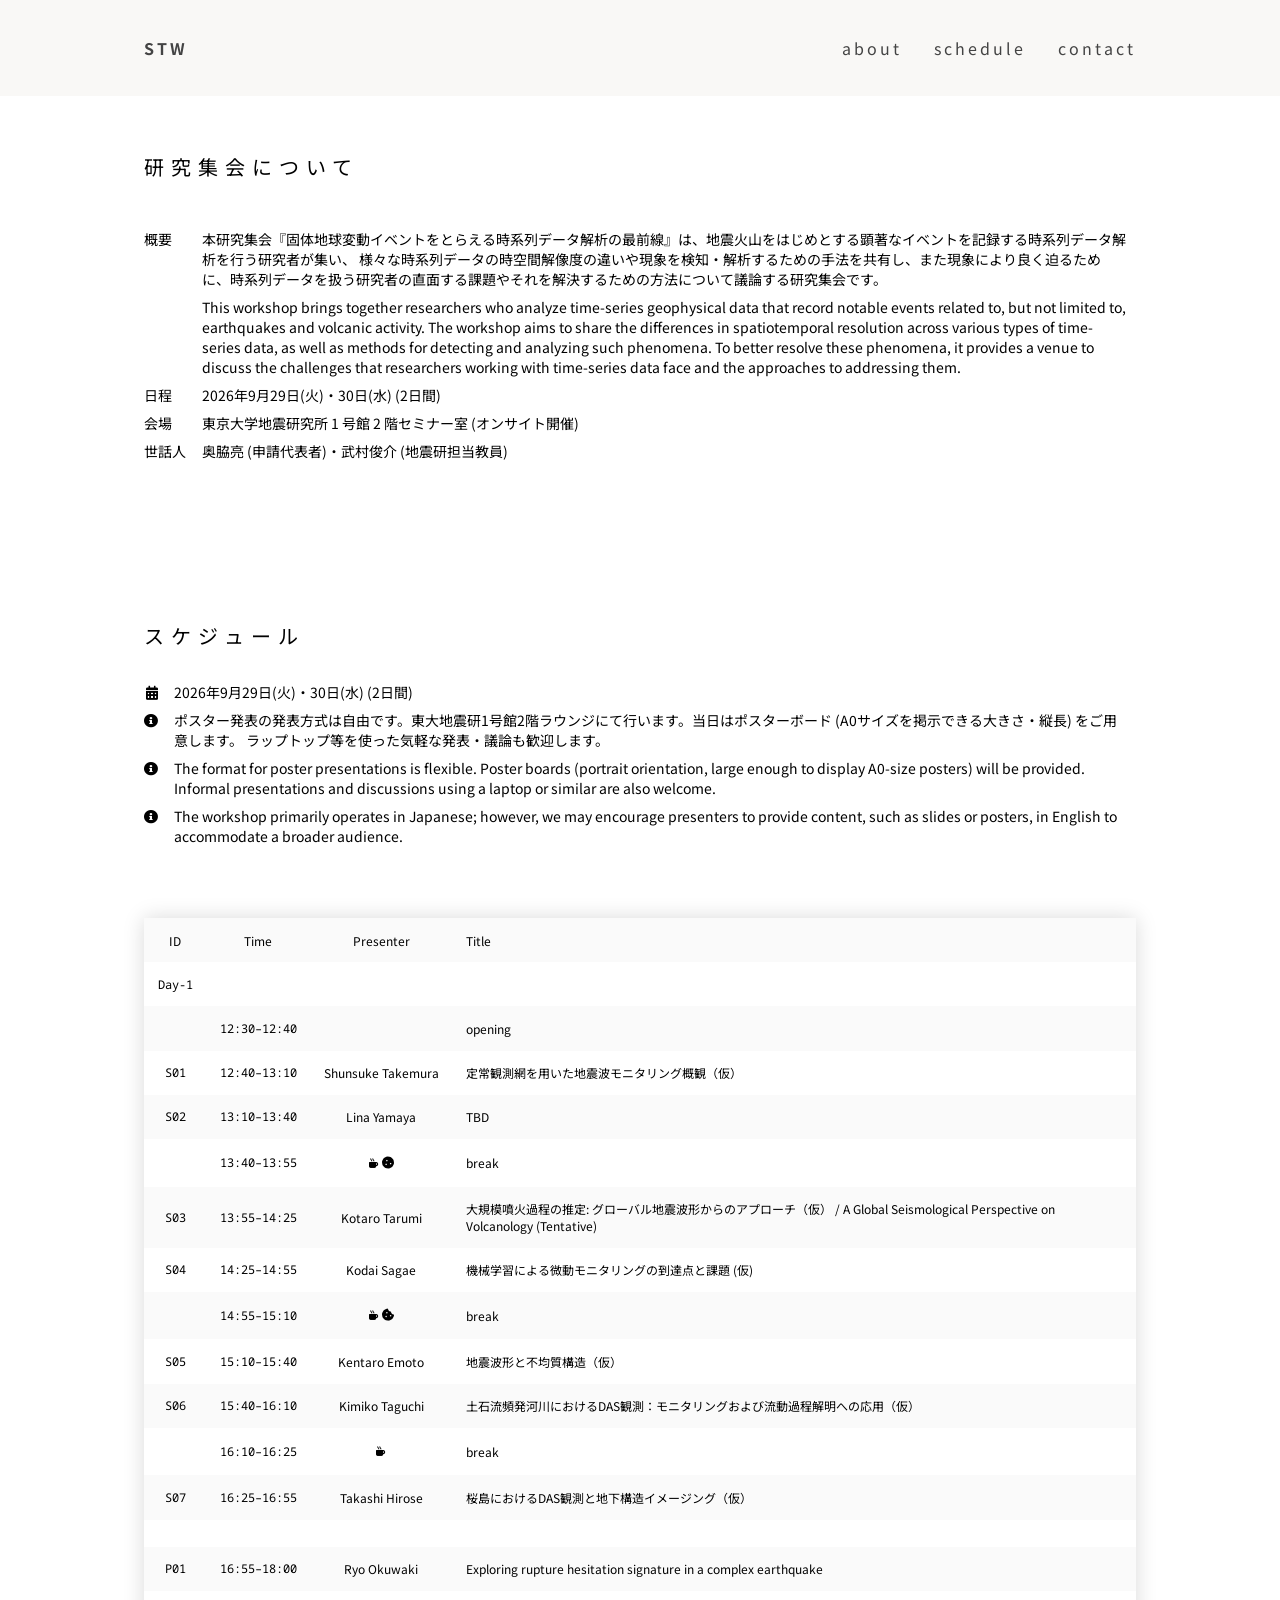
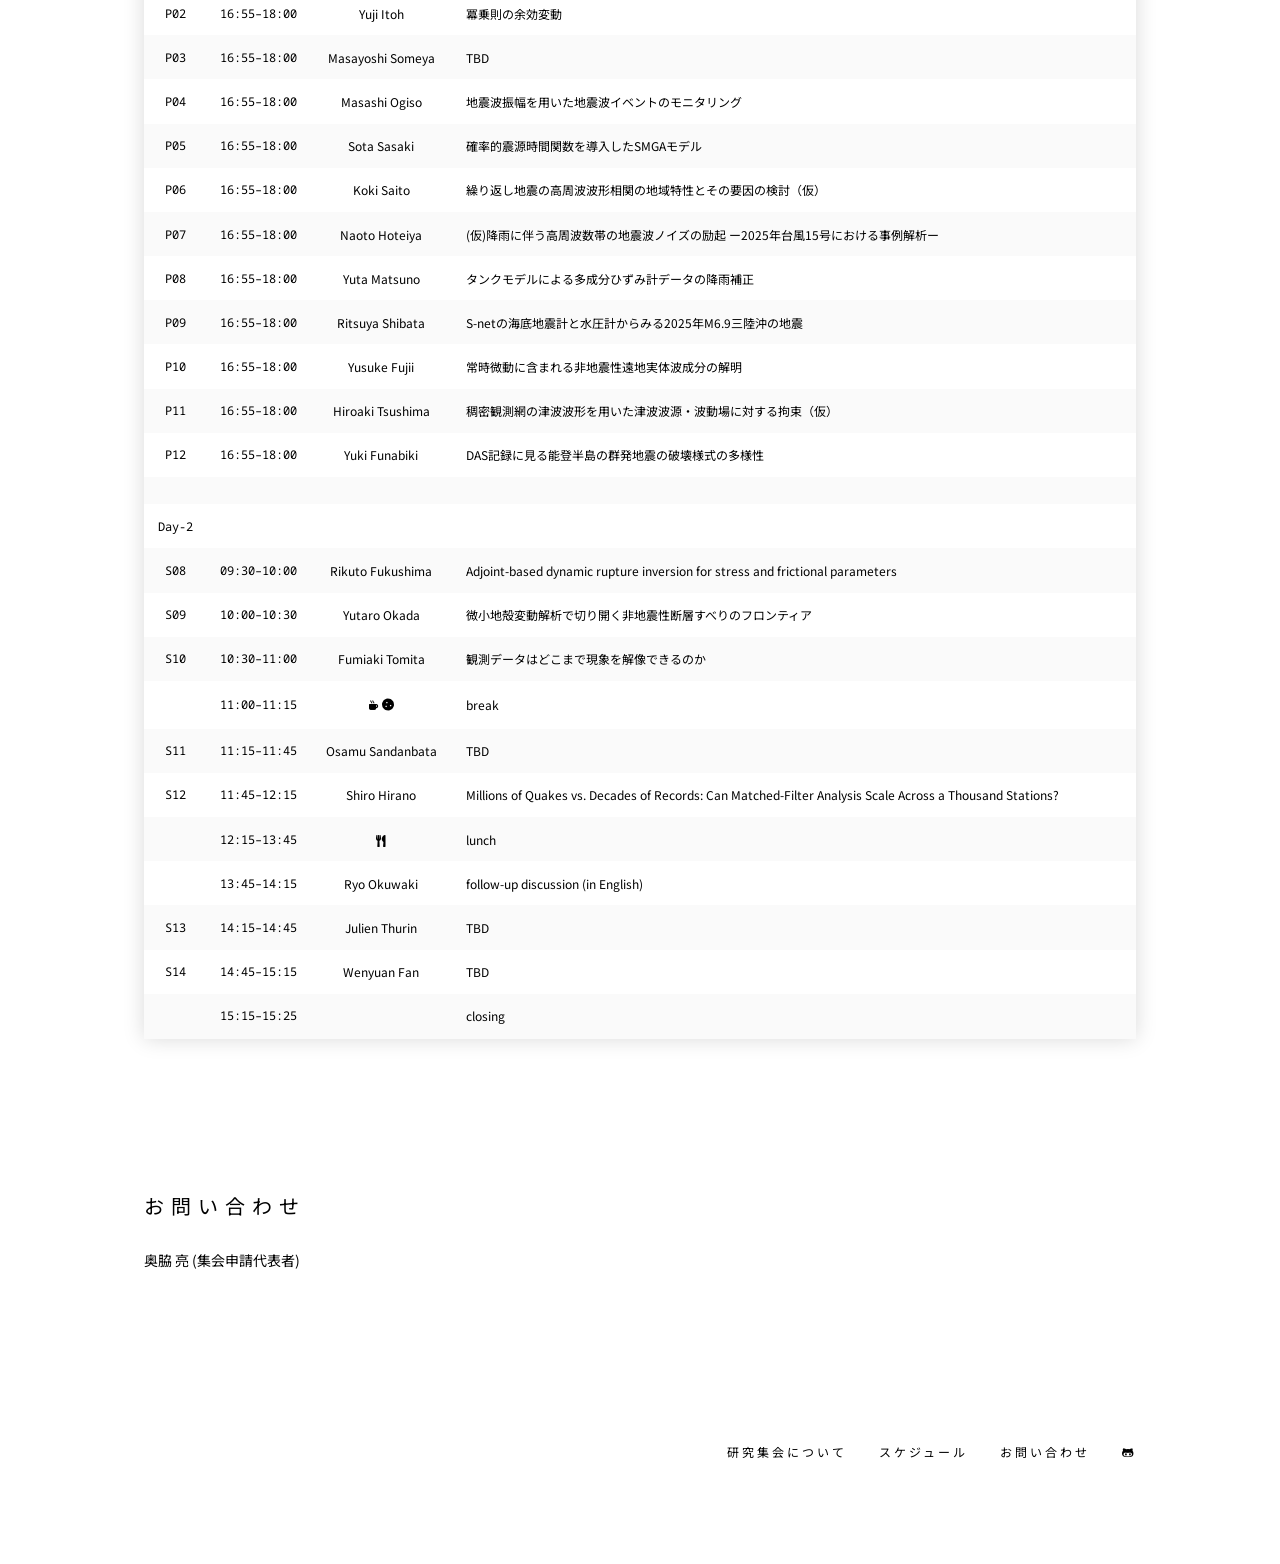
==== docs/index.html @ 7cb0f5ee "update program" ====
<!doctype html>
<html>

<head>
  <meta charset="utf-8">
  <meta http-equiv="X-UA-Compatible" content="IE=edge,chrome=1">
  <meta name="viewport" content="width=device-width, initial-scale=1">
  <title>STW</title>
  <link rel="preconnect" href="https://fonts.googleapis.com">
  <link rel="preconnect" href="https://fonts.gstatic.com" crossorigin>
  <link href="https://fonts.googleapis.com/css2?family=Noto+Sans+JP:wght@400;700&family=Noto+Sans+Mono:wght@400;700&display=swap" rel="stylesheet">
  <link href="https://use.fontawesome.com/releases/v5.15.3/css/all.css" integrity="sha384-SZXxX4whJ79/gErwcOYf+zWLeJdY/qpuqC4cAa9rOGUstPomtqpuNWT9wdPEn2fk" crossorigin="anonymous" rel="stylesheet">
  <link href="./css/style.css" rel="preload" as="style">
  <link href="./css/style.css" rel="stylesheet">
</head>

<body>

  <div class="container">

    <nav id="menu-primary">
      <div id="menu-brand">
        <a href="https://rokuwaki.github.io/STW/">STW</a>
      </div>
      <div class="menu-container">
        <div id="menu-toggle-primary">
          <a class="open-menu-primary" href="#menu-primary"><span><i class="fas fa-bars"></i></span></a>
          <a class="close-menu-primary" href="#"><span><i class="fas fa-times"></i></span></a>
        </div>
        <div class="wrap">
          <ul class="menu-items" id="menu-primary-items">
            <li class="menu-item"><a href="#about">about</a></li>
            <li class="menu-item"><a href="#schedule">schedule</a></li>
            <li class="menu-item"><a href="#contact">contact</a></li>
          </ul>
        </div>
      </div>
    </nav>

    <div class="sub-container">
      <p class="sub-container-title" id="about">研究集会について</p>
      <table class="table organiser-table">
        <tbody>
          <tr>
            <td class="td-left">概要</td>
            <td class="td-any">本研究集会『固体地球変動イベントをとらえる時系列データ解析の最前線』は、地震火山をはじめとする顕著なイベントを記録する時系列データ解析を行う研究者が集い、
              様々な時系列データの時空間解像度の違いや現象を検知・解析するための手法を共有し、また現象により良く迫るために、時系列データを扱う研究者の直面する課題やそれを解決するための方法について議論する研究集会です。</td>
          </tr>
          <tr>
            <td class="td-left"></td>
            <td class="td-any">This workshop brings together researchers who analyze time-series geophysical data
              that record notable events related to, but not limited to, earthquakes and volcanic activity.
              The workshop aims to share the differences in spatiotemporal resolution across various types of time-series data,
              as well as methods for detecting and analyzing such phenomena.
              To better resolve these phenomena, it provides a venue to discuss the challenges that
              researchers working with time-series data face and the approaches to addressing them.</td>
          </tr>
          <tr>
            <td class="td-left">日程</td>
            <td class="td-any">2026年9月29日(火)・30日(水) (2日間)</td>
          </tr>
          <tr>
            <td class="td-left">会場</td>
            <td class="td-any">東京大学地震研究所 1 号館 2 階セミナー室 (オンサイト開催)</td>
          </tr>
          <tr>
            <td class="td-left">世話人</td>
            <td class="td-any">奥脇亮 (申請代表者)・武村俊介 (地震研担当教員)</td>
          </tr>
        </tbody>
      </table>
    </div>

    <div class="sub-container schedule">
      <p class="sub-container-title" id="schedule">スケジュール</p>

      <table class="table">
        <tbody>
          <tr>
            <td class="td-left"><i class="fas fa-calendar-alt"></i></td>
            <td class="td-any">2026年9月29日(火)・30日(水) (2日間)</td>
          </tr>
          <tr>
            <td class="td-left"><i class="fas fa-info-circle"></i></td>
            <td class="td-any">ポスター発表の発表方式は自由です。東大地震研1号館2階ラウンジにて行います。当日はポスターボード (A0サイズを掲示できる大きさ・縦長) をご用意します。
              ラップトップ等を使った気軽な発表・議論も歓迎します。</td>
          </tr>
          <tr>
            <td class="td-left"><i class="fas fa-info-circle"></i></td>
            <td class="td-any">The format for poster presentations is flexible.
              Poster boards (portrait orientation, large enough to display A0-size posters) will be provided.
              Informal presentations and discussions using a laptop or similar are also welcome.</td>
          </tr>
          <tr>
            <td class="td-left"><i class="fas fa-info-circle"></i></td>
            <td class="td-any">The workshop primarily operates in Japanese; however, we may encourage presenters to provide content, such as slides or posters, in English to accommodate a broader audience.<!-- / 発表言語の指定はありませんが、スライドやポスターなどのコンテンツについては、可能でしたら英語にしていただけると幸いです。--></td>
          </tr>
        </tbody>
      </table>

      <table class="styled-table">
        <thead>
          <tr>
            <th class="nowrap">ID</th>
            <th class="nowrap">Time</th>
            <th class="nowrap">Presenter</th>
            <th class="presentation-title">Title</th>
          </tr>
        </thead>
        <tbody>
          <tr>
            <td class="presentation-id nowrap">Day-1</td>
            <td class="presentation-time nowrap"></td>
            <td class="presentation-presenter nowrap"></td>
            <td class="presentation-title"></td>
          </tr>
          <tr>
            <td class="presentation-id nowrap"></td>
            <td class="presentation-time nowrap">12:30–12:40</td>
            <td class="presentation-presenter nowrap"></td>
            <td class="presentation-title">opening</td>
          </tr>
          <tr>
            <td class="presentation-id nowrap">S01</td>
            <td class="presentation-time nowrap">12:40–13:10</td>
            <td class="presentation-presenter nowrap">Shunsuke Takemura</td>
            <td class="presentation-title">定常観測網を用いた地震波モニタリング概観（仮）</td>
          </tr>
          <tr>
            <td class="presentation-id nowrap">S02</td>
            <td class="presentation-time nowrap">13:10–13:40</td>
            <td class="presentation-presenter nowrap">Lina Yamaya</td>
            <td class="presentation-title">TBD</td>
          </tr>
          <tr>
            <td class="presentation-id nowrap"></td>
            <td class="presentation-time nowrap">13:40–13:55</td>
            <td class="presentation-presenter nowrap"><i class="fas fa-mug-hot"></i> <i class="fas fa-cookie"></i></td>
            <td class="presentation-title">break</td>
          </tr>
          <tr>
            <td class="presentation-id nowrap">S03</td>
            <td class="presentation-time nowrap">13:55–14:25</td>
            <td class="presentation-presenter nowrap">Kotaro Tarumi</td>
            <td class="presentation-title">大規模噴火過程の推定: グローバル地震波形からのアプローチ（仮） / A Global Seismological Perspective on Volcanology (Tentative)</td>
          </tr>
          <tr>
            <td class="presentation-id nowrap">S04</td>
            <td class="presentation-time nowrap">14:25–14:55</td>
            <td class="presentation-presenter nowrap">Kodai Sagae</td>
            <td class="presentation-title">機械学習による微動モニタリングの到達点と課題 (仮)</td>
          </tr>
          <tr>
            <td class="presentation-id nowrap"></td>
            <td class="presentation-time nowrap">14:55–15:10</td>
            <td class="presentation-presenter nowrap"><i class="fas fa-mug-hot"></i> <i class="fas fa-cookie-bite"></i></td>
            <td class="presentation-title">break</td>
          </tr>
          <tr>
            <td class="presentation-id nowrap">S05</td>
            <td class="presentation-time nowrap">15:10–15:40</td>
            <td class="presentation-presenter nowrap">Kentaro Emoto</td>
            <td class="presentation-title">地震波形と不均質構造（仮）</td>
          </tr>
          <tr>
            <td class="presentation-id nowrap">S06</td>
            <td class="presentation-time nowrap">15:40–16:10</td>
            <td class="presentation-presenter nowrap">Kimiko Taguchi</td>
            <td class="presentation-title">土石流頻発河川におけるDAS観測：モニタリングおよび流動過程解明への応用（仮）</td>
          </tr>
          <tr>
            <td class="presentation-id nowrap"></td>
            <td class="presentation-time nowrap">16:10–16:25</td>
            <td class="presentation-presenter nowrap"><i class="fas fa-mug-hot"></i></td>
            <td class="presentation-title">break</td>
          </tr>
          <tr>
            <td class="presentation-id nowrap">S07</td>
            <td class="presentation-time nowrap">16:25–16:55</td>
            <td class="presentation-presenter nowrap">Takashi Hirose</td>
            <td class="presentation-title">桜島におけるDAS観測と地下構造イメージング（仮）</td>
          </tr>
          <tr>
            <td class="presentation-id nowrap"> </td>
            <td class="presentation-time nowrap"> </td>
            <td class="presentation-presenter nowrap"> </td>
            <td class="presentation-title"> </td>
          </tr>
          <tr>
            <td class="presentation-id nowrap">P01</td>
            <td class="presentation-time nowrap">16:55–18:00</td>
            <td class="presentation-presenter nowrap">Ryo Okuwaki</td>
            <td class="presentation-title">Exploring rupture hesitation signature in a complex earthquake</td>
          </tr>
          <tr>
            <td class="presentation-id nowrap">P02</td>
            <td class="presentation-time nowrap">16:55–18:00</td>
            <td class="presentation-presenter nowrap">Yuji Itoh</td>
            <td class="presentation-title">冪乗則の余効変動</td>
          </tr>
          <tr>
            <td class="presentation-id nowrap">P03</td>
            <td class="presentation-time nowrap">16:55–18:00</td>
            <td class="presentation-presenter nowrap">Masayoshi Someya</td>
            <td class="presentation-title">TBD</td>
          </tr>
          <tr>
            <td class="presentation-id nowrap">P04</td>
            <td class="presentation-time nowrap">16:55–18:00</td>
            <td class="presentation-presenter nowrap">Masashi Ogiso</td>
            <td class="presentation-title">地震波振幅を用いた地震波イベントのモニタリング</td>
          </tr>
          <tr>
            <td class="presentation-id nowrap">P05</td>
            <td class="presentation-time nowrap">16:55–18:00</td>
            <td class="presentation-presenter nowrap">Sota Sasaki</td>
            <td class="presentation-title">確率的震源時間関数を導入したSMGAモデル</td>
          </tr>
          <tr>
            <td class="presentation-id nowrap">P06</td>
            <td class="presentation-time nowrap">16:55–18:00</td>
            <td class="presentation-presenter nowrap">Koki Saito</td>
            <td class="presentation-title">繰り返し地震の高周波波形相関の地域特性とその要因の検討（仮）</td>
          </tr>
          <tr>
            <td class="presentation-id nowrap">P07</td>
            <td class="presentation-time nowrap">16:55–18:00</td>
            <td class="presentation-presenter nowrap">Naoto Hoteiya</td>
            <td class="presentation-title">(仮)降雨に伴う高周波数帯の地震波ノイズの励起 ー2025年台風15号における事例解析ー</td>
          </tr>
          <tr>
            <td class="presentation-id nowrap">P08</td>
            <td class="presentation-time nowrap">16:55–18:00</td>
            <td class="presentation-presenter nowrap">Yuta Matsuno</td>
            <td class="presentation-title">タンクモデルによる多成分ひずみ計データの降雨補正</td>
          </tr>
          <tr>
            <td class="presentation-id nowrap">P09</td>
            <td class="presentation-time nowrap">16:55–18:00</td>
            <td class="presentation-presenter nowrap">Ritsuya Shibata</td>
            <td class="presentation-title">S-netの海底地震計と水圧計からみる2025年M6.9三陸沖の地震</td>
          </tr>
          <tr>
            <td class="presentation-id nowrap">P10</td>
            <td class="presentation-time nowrap">16:55–18:00</td>
            <td class="presentation-presenter nowrap">Yusuke Fujii</td>
            <td class="presentation-title">常時微動に含まれる非地震性遠地実体波成分の解明</td>
          </tr>
          <tr>
            <td class="presentation-id nowrap">P11</td>
            <td class="presentation-time nowrap">16:55–18:00</td>
            <td class="presentation-presenter nowrap">Hiroaki Tsushima</td>
            <td class="presentation-title">稠密観測網の津波波形を用いた津波波源・波動場に対する拘束（仮）</td>
          </tr>
          <tr>
            <td class="presentation-id nowrap">P12</td>
            <td class="presentation-time nowrap">16:55–18:00</td>
            <td class="presentation-presenter nowrap">Yuki Funabiki</td>
            <td class="presentation-title">DAS記録に見る能登半島の群発地震の破壊様式の多様性</td>
          </tr>
          <tr>
            <td class="presentation-id nowrap"> </td>
            <td class="presentation-time nowrap"> </td>
            <td class="presentation-presenter nowrap"> </td>
            <td class="presentation-title"> </td>
          </tr>
          <tr>
            <td class="presentation-id nowrap">Day-2</td>
            <td class="presentation-time nowrap"> </td>
            <td class="presentation-presenter nowrap"> </td>
            <td class="presentation-title"> </td>
          </tr>
          <tr>
            <td class="presentation-id nowrap">S08</td>
            <td class="presentation-time nowrap">09:30–10:00</td>
            <td class="presentation-presenter nowrap">Rikuto Fukushima</td>
            <td class="presentation-title">Adjoint-based dynamic rupture inversion for stress and frictional parameters</td>
          </tr>
          <tr>
            <td class="presentation-id nowrap">S09</td>
            <td class="presentation-time nowrap">10:00–10:30</td>
            <td class="presentation-presenter nowrap">Yutaro Okada</td>
            <td class="presentation-title">微小地殻変動解析で切り開く非地震性断層すべりのフロンティア</td>
          </tr>
          <tr>
            <td class="presentation-id nowrap">S10</td>
            <td class="presentation-time nowrap">10:30–11:00</td>
            <td class="presentation-presenter nowrap">Fumiaki Tomita</td>
            <td class="presentation-title">観測データはどこまで現象を解像できるのか</td>
          </tr>
          <tr>
            <td class="presentation-id nowrap"></td>
            <td class="presentation-time nowrap">11:00–11:15</td>
            <td class="presentation-presenter nowrap"><i class="fas fa-mug-hot"></i> <i class="fas fa-cookie"></i></td>
            <td class="presentation-title">break</td>
          </tr>
          <tr>
            <td class="presentation-id nowrap">S11</td>
            <td class="presentation-time nowrap">11:15–11:45</td>
            <td class="presentation-presenter nowrap">Osamu Sandanbata</td>
            <td class="presentation-title">TBD</td>
          </tr>
          <tr>
            <td class="presentation-id nowrap">S12</td>
            <td class="presentation-time nowrap">11:45–12:15</td>
            <td class="presentation-presenter nowrap">Shiro Hirano</td>
            <td class="presentation-title">Millions of Quakes vs. Decades of Records: Can Matched-Filter Analysis Scale Across a Thousand Stations?</td>
          </tr>
          <tr>
            <td class="presentation-id nowrap"></td>
            <td class="presentation-time nowrap">12:15–13:45</td>
            <td class="presentation-presenter nowrap"><i class="fas fa-utensils"></i></td>
            <td class="presentation-title">lunch</td>
          </tr>
          <tr>
            <td class="presentation-id nowrap"></td>
            <td class="presentation-time nowrap">13:45–14:15</td>
            <td class="presentation-presenter nowrap">Ryo Okuwaki</td>
            <td class="presentation-title">follow-up discussion (in English)</td>
          </tr>
          <tr>
            <td class="presentation-id nowrap">S13</td>
            <td class="presentation-time nowrap">14:15–14:45</td>
            <td class="presentation-presenter nowrap">Julien Thurin</td>
            <td class="presentation-title">TBD</td>
          </tr>
          <tr>
            <td class="presentation-id nowrap">S14</td>
            <td class="presentation-time nowrap">14:45–15:15</td>
            <td class="presentation-presenter nowrap">Wenyuan Fan</td>
            <td class="presentation-title">TBD</td>
          </tr>
          <tr>
            <td class="presentation-id nowrap"></td>
            <td class="presentation-time nowrap">15:15–15:25</td>
            <td class="presentation-presenter nowrap"></td>
            <td class="presentation-title">closing</td>
          </tr>

        </tbody>
      </table>
    </div>

    <div class="sub-container">
      <p class="sub-container-title" id="contact">お問い合わせ</p>
      <p><a href="https://www.geol.tsukuba.ac.jp/~rokuwaki/">奥脇 亮 (集会申請代表者)</a></p>
    </div>

    <div class="sub-container footer">
      <nav id="menu-primary">
        <div id="menu-brand">
          <a href="#"></a>
        </div>
        <div class="menu-container">
          <div class="wrap">
            <ul class="menu-items" id="menu-primary-items">
              <li class="menu-item"><a href="#about">研究集会について</a></li>
              <li class="menu-item"><a href="#schedule">スケジュール</a></li>
              <li class="menu-item"><a href="#contact">お問い合わせ</a></li>
              <li class="menu-item github"><a href="https://github.com/rokuwaki/STW"><i class="fab fa-github-alt"></i></a></li>
            </ul>
          </div>
        </div>
      </nav>
    </div>

  </div>

</body>

</html>
---- docs/css/style.css ----
body {
  margin: 0;
  font-family: 'Noto Sans JP', sans-serif;
  font-weight: 400;
  -webkit-text-size-adjust: 100%;
  -ms-text-size-adjust: 100%;
  color: #000;
  background-color: #fff;
  font-size: 14px;
}

a:link, a:visited,
.footer #menu-primary a:link,
.footer #menu-primary a:visited {
  text-decoration: none;
  color: #000;
}

a:hover, a:active,
.footer #menu-primary a:hover,
.footer #menu-primary a:active {
  color: #777;
}

p {
  text-align: justify;
  text-justify: inter-ideograph;
}

rt {
  text-align: center;
  font-size: 75%;
}

.mono, .presentation-id, .presentation-time {
  font-family: 'Noto Sans Mono';
}

.cover {
  width: 100%;
  min-height: calc(80vh - 4rem);
  display: flex;
  justify-content: center;
  flex-direction: column;
  background: rgba(240, 238, 233, 0.4);
  font-family: 'Futura', 'Noto Sans JP', sans-serif;
}

.cover-contents {
  width: auto;
  margin: 0 auto;
  text-align: left;
  padding: 0 2rem 4rem 2rem;
}

.cover-title {
  font-weight: bold;
  color: #dd7688;
  letter-spacing: 5px;
  font-size: 48px;
}

.cover-date {
  letter-spacing: 5px;
  color:#444;
  line-height: 2rem;
  text-align: center;
  padding: 0 0.5rem 0 0.5rem;
}

.acknowledgments-box {
  width: 100%;
  margin: 0 auto 3rem auto;
  display: flex;
  justify-content: center;
  align-items: center;
  font-size: 12px;
  text-align: center;
  min-height: calc(20vh - 2rem);
}

.acknowledgments {
  width: auto;
  margin: 2rem 2rem 2rem 2rem;
}

.sub-container {
  padding: 2rem;
  position: relative;
  max-width: 992px;
  height: 100%;
  margin: 0rem auto 4rem auto;
}

.sub-container-title {
  display: inline-block;
  width: auto;
  letter-spacing: 7px;
  font-size: 20px;
  padding: 1.5rem 0 1rem 0;
  margin: 0 0 0rem 0;
}

.fa-map-marker-alt,
.fa-calendar-alt,
.fa-file-pdf {
  padding-left: 0.12rem;
}

.fa-bullhorn {
  padding-right: 0.3rem;
}

.fa-envelope {
  vertical-align: -1px;
  padding-right: 0.2rem;
}

.fa-mug-hot {
  font-size: 80%;
  padding-bottom: 0.3rem;
}

table.table {
  border-collapse: collapse;
  margin-top: 1rem;
}

table.table td {
  text-align: left;
  vertical-align: top;
  padding: 0 0.5rem 0.5rem 0;
}

table.table td.td-left {
  white-space: nowrap;
}

table.table td.td-any {
  padding-left: 0.5rem;
}

table.table td.td-organiser-name,
table.table td.td-organiser-role {
  text-align: center;
}

table.table td.td-note-pale {
  font-size: 12px;
}

table.styled-table {
  width: 100%;
  border-collapse: collapse;
  margin: 4rem 0 0 0;
  padding: 0;
  max-width: 100%;
  box-shadow: 0 0 20px rgba(0, 0, 0, 0.15);
  font-size: 12px;
}

.styled-table thead tr {
  background-color: #fafafa;
  text-align: left;
}

.styled-table thead th {
  font-weight: normal;
}

.styled-table th,
.styled-table td {
  padding: 0.85rem;
}

.styled-table tbody tr:nth-of-type(even) {
  background-color: #fafafa;
}

.styled-table tbody tr:last-of-type {
  border-bottom: thin solid #fafafa;
}

.styled-table td.nowrap,
.styled-table th.nowrap {
  white-space: nowrap;
  text-align: center;
}

table.organiser-table {
  margin-top: 2rem;
}

tbody tr.row-sep {
  border-top: 1px solid #f1f1f1;
}

#menu-primary {
  letter-spacing: 3px;
  background-color: rgba(240, 238, 233, 0.4);
  padding: 2rem 0 2rem max(2rem, calc(50vw - 496px));  /* ← 変更 */
  margin: 0;
  color: #fff;
  line-height: 2rem;
  font-family: 'Futura', 'Noto Sans JP', sans-serif;
  font-size: 16px;
}

#menu-toggle-primary {
  display: none;
}

#menu-primary a:link,
#menu-primary a:visited {
  color: #444;
}

#menu-primary a:hover,
#menu-primary a:active {
  color: #777;
}

ul.menu-items {
  display: flex;
  list-style: none;
  padding: 0;
  margin: 0 max(2rem, calc(50vw - 496px)) 0 0;  /* ← 変更 */
  justify-content: flex-end;
}

li.menu-item {
  float: left;
  padding-left: 2rem;
}

#menu-brand {
  font-weight: bold;
  float: left;
}

.footer #menu-primary {
  padding: 1.5rem 0 0 0;
  background: none;
  color: #000;
  font-size: 12px;
}

.footer ul.menu-items {
  margin: 0;
}

.footer #menu-brand {
  font-weight: normal;
}

/* middle screen, where the cover title collapses */
@media only screen and (max-width: 1043px) {
  .cover-date {
    text-align: left;
  }

  .acknowledgments-box {
    justify-content: left;
    align-items: center;
  }
}

/* mobile screen (small screen), where the menu toggle appears */
@media only screen and (max-width: 850px) {
  .cover {
    width: 100%;
    min-height: calc(50vh - 4rem);
  }

  #menu-primary,
  #menu-primary:target #menu-primary-items,
  #menu-primary:target #menu-toggle-primary a.close-menu-primary,
  .footer #menu-primary-items {
    display: block;
  }

  #menu-brand {
    float: none;
  }

  li.menu-item {
    float: none;
    padding: 0;
  }

  .footer ul.menu-items,
  .footer #menu-brand {
    width: 100%;
    margin: 0 auto;
    display: flex;
    justify-content: center;
    align-items: center;
    text-align: center;
  }

  .footer li.menu-item {
    padding: 0;
  }

  #menu-primary-items,
  #menu-toggle-primary a.close-menu-primary,
  #menu-primary:target #menu-toggle-primary a.open-menu-primary {
    display: none;
  }

  #menu-toggle-primary {
    display: block;
    position: absolute;
    right: 25px;
    top: 31px;
  }

  .menu-item.github {
    display: none;
  }
}

/* very small mobile screen */
@media only screen and (max-width: 425px) {
  .cover-title {
    font-size: 36px;
  }

  th.presentation-title,
  td.presentation-title {
    display: none;
  }

  .sub-container-title {
    text-align: center;
    margin: 0 auto 0 auto;
    width: 100%;
  }

  .cover-title {
    text-align: center;
  }

  .cover-date {
    text-align: center;
    font-size: 12px;
  }
}
---- docs/css/style.css ----
body {
  margin: 0;
  font-family: 'Noto Sans JP', sans-serif;
  font-weight: 400;
  -webkit-text-size-adjust: 100%;
  -ms-text-size-adjust: 100%;
  color: #000;
  background-color: #fff;
  font-size: 14px;
}

a:link, a:visited,
.footer #menu-primary a:link,
.footer #menu-primary a:visited {
  text-decoration: none;
  color: #000;
}

a:hover, a:active,
.footer #menu-primary a:hover,
.footer #menu-primary a:active {
  color: #777;
}

p {
  text-align: justify;
  text-justify: inter-ideograph;
}

rt {
  text-align: center;
  font-size: 75%;
}

.mono, .presentation-id, .presentation-time {
  font-family: 'Noto Sans Mono';
}

.cover {
  width: 100%;
  min-height: calc(80vh - 4rem);
  display: flex;
  justify-content: center;
  flex-direction: column;
  background: rgba(240, 238, 233, 0.4);
  font-family: 'Futura', 'Noto Sans JP', sans-serif;
}

.cover-contents {
  width: auto;
  margin: 0 auto;
  text-align: left;
  padding: 0 2rem 4rem 2rem;
}

.cover-title {
  font-weight: bold;
  color: #dd7688;
  letter-spacing: 5px;
  font-size: 48px;
}

.cover-date {
  letter-spacing: 5px;
  color:#444;
  line-height: 2rem;
  text-align: center;
  padding: 0 0.5rem 0 0.5rem;
}

.acknowledgments-box {
  width: 100%;
  margin: 0 auto 3rem auto;
  display: flex;
  justify-content: center;
  align-items: center;
  font-size: 12px;
  text-align: center;
  min-height: calc(20vh - 2rem);
}

.acknowledgments {
  width: auto;
  margin: 2rem 2rem 2rem 2rem;
}

.sub-container {
  padding: 2rem;
  position: relative;
  max-width: 992px;
  height: 100%;
  margin: 0rem auto 4rem auto;
}

.sub-container-title {
  display: inline-block;
  width: auto;
  letter-spacing: 7px;
  font-size: 20px;
  padding: 1.5rem 0 1rem 0;
  margin: 0 0 0rem 0;
}

.fa-map-marker-alt,
.fa-calendar-alt,
.fa-file-pdf {
  padding-left: 0.12rem;
}

.fa-bullhorn {
  padding-right: 0.3rem;
}

.fa-envelope {
  vertical-align: -1px;
  padding-right: 0.2rem;
}

.fa-mug-hot {
  font-size: 80%;
  padding-bottom: 0.3rem;
}

table.table {
  border-collapse: collapse;
  margin-top: 1rem;
}

table.table td {
  text-align: left;
  vertical-align: top;
  padding: 0 0.5rem 0.5rem 0;
}

table.table td.td-left {
  white-space: nowrap;
}

table.table td.td-any {
  padding-left: 0.5rem;
}

table.table td.td-organiser-name,
table.table td.td-organiser-role {
  text-align: center;
}

table.table td.td-note-pale {
  font-size: 12px;
}

table.styled-table {
  width: 100%;
  border-collapse: collapse;
  margin: 4rem 0 0 0;
  padding: 0;
  max-width: 100%;
  box-shadow: 0 0 20px rgba(0, 0, 0, 0.15);
  font-size: 12px;
}

.styled-table thead tr {
  background-color: #fafafa;
  text-align: left;
}

.styled-table thead th {
  font-weight: normal;
}

.styled-table th,
.styled-table td {
  padding: 0.85rem;
}

.styled-table tbody tr:nth-of-type(even) {
  background-color: #fafafa;
}

.styled-table tbody tr:last-of-type {
  border-bottom: thin solid #fafafa;
}

.styled-table td.nowrap,
.styled-table th.nowrap {
  white-space: nowrap;
  text-align: center;
}

table.organiser-table {
  margin-top: 2rem;
}

tbody tr.row-sep {
  border-top: 1px solid #f1f1f1;
}

#menu-primary {
  letter-spacing: 3px;
  background-color: rgba(240, 238, 233, 0.4);
  padding: 2rem 0 2rem max(2rem, calc(50vw - 496px));  /* ← 変更 */
  margin: 0;
  color: #fff;
  line-height: 2rem;
  font-family: 'Futura', 'Noto Sans JP', sans-serif;
  font-size: 16px;
}

#menu-toggle-primary {
  display: none;
}

#menu-primary a:link,
#menu-primary a:visited {
  color: #444;
}

#menu-primary a:hover,
#menu-primary a:active {
  color: #777;
}

ul.menu-items {
  display: flex;
  list-style: none;
  padding: 0;
  margin: 0 max(2rem, calc(50vw - 496px)) 0 0;  /* ← 変更 */
  justify-content: flex-end;
}

li.menu-item {
  float: left;
  padding-left: 2rem;
}

#menu-brand {
  font-weight: bold;
  float: left;
}

.footer #menu-primary {
  padding: 1.5rem 0 0 0;
  background: none;
  color: #000;
  font-size: 12px;
}

.footer ul.menu-items {
  margin: 0;
}

.footer #menu-brand {
  font-weight: normal;
}

/* middle screen, where the cover title collapses */
@media only screen and (max-width: 1043px) {
  .cover-date {
    text-align: left;
  }

  .acknowledgments-box {
    justify-content: left;
    align-items: center;
  }
}

/* mobile screen (small screen), where the menu toggle appears */
@media only screen and (max-width: 850px) {
  .cover {
    width: 100%;
    min-height: calc(50vh - 4rem);
  }

  #menu-primary,
  #menu-primary:target #menu-primary-items,
  #menu-primary:target #menu-toggle-primary a.close-menu-primary,
  .footer #menu-primary-items {
    display: block;
  }

  #menu-brand {
    float: none;
  }

  li.menu-item {
    float: none;
    padding: 0;
  }

  .footer ul.menu-items,
  .footer #menu-brand {
    width: 100%;
    margin: 0 auto;
    display: flex;
    justify-content: center;
    align-items: center;
    text-align: center;
  }

  .footer li.menu-item {
    padding: 0;
  }

  #menu-primary-items,
  #menu-toggle-primary a.close-menu-primary,
  #menu-primary:target #menu-toggle-primary a.open-menu-primary {
    display: none;
  }

  #menu-toggle-primary {
    display: block;
    position: absolute;
    right: 25px;
    top: 31px;
  }

  .menu-item.github {
    display: none;
  }
}

/* very small mobile screen */
@media only screen and (max-width: 425px) {
  .cover-title {
    font-size: 36px;
  }

  th.presentation-title,
  td.presentation-title {
    display: none;
  }

  .sub-container-title {
    text-align: center;
    margin: 0 auto 0 auto;
    width: 100%;
  }

  .cover-title {
    text-align: center;
  }

  .cover-date {
    text-align: center;
    font-size: 12px;
  }
}
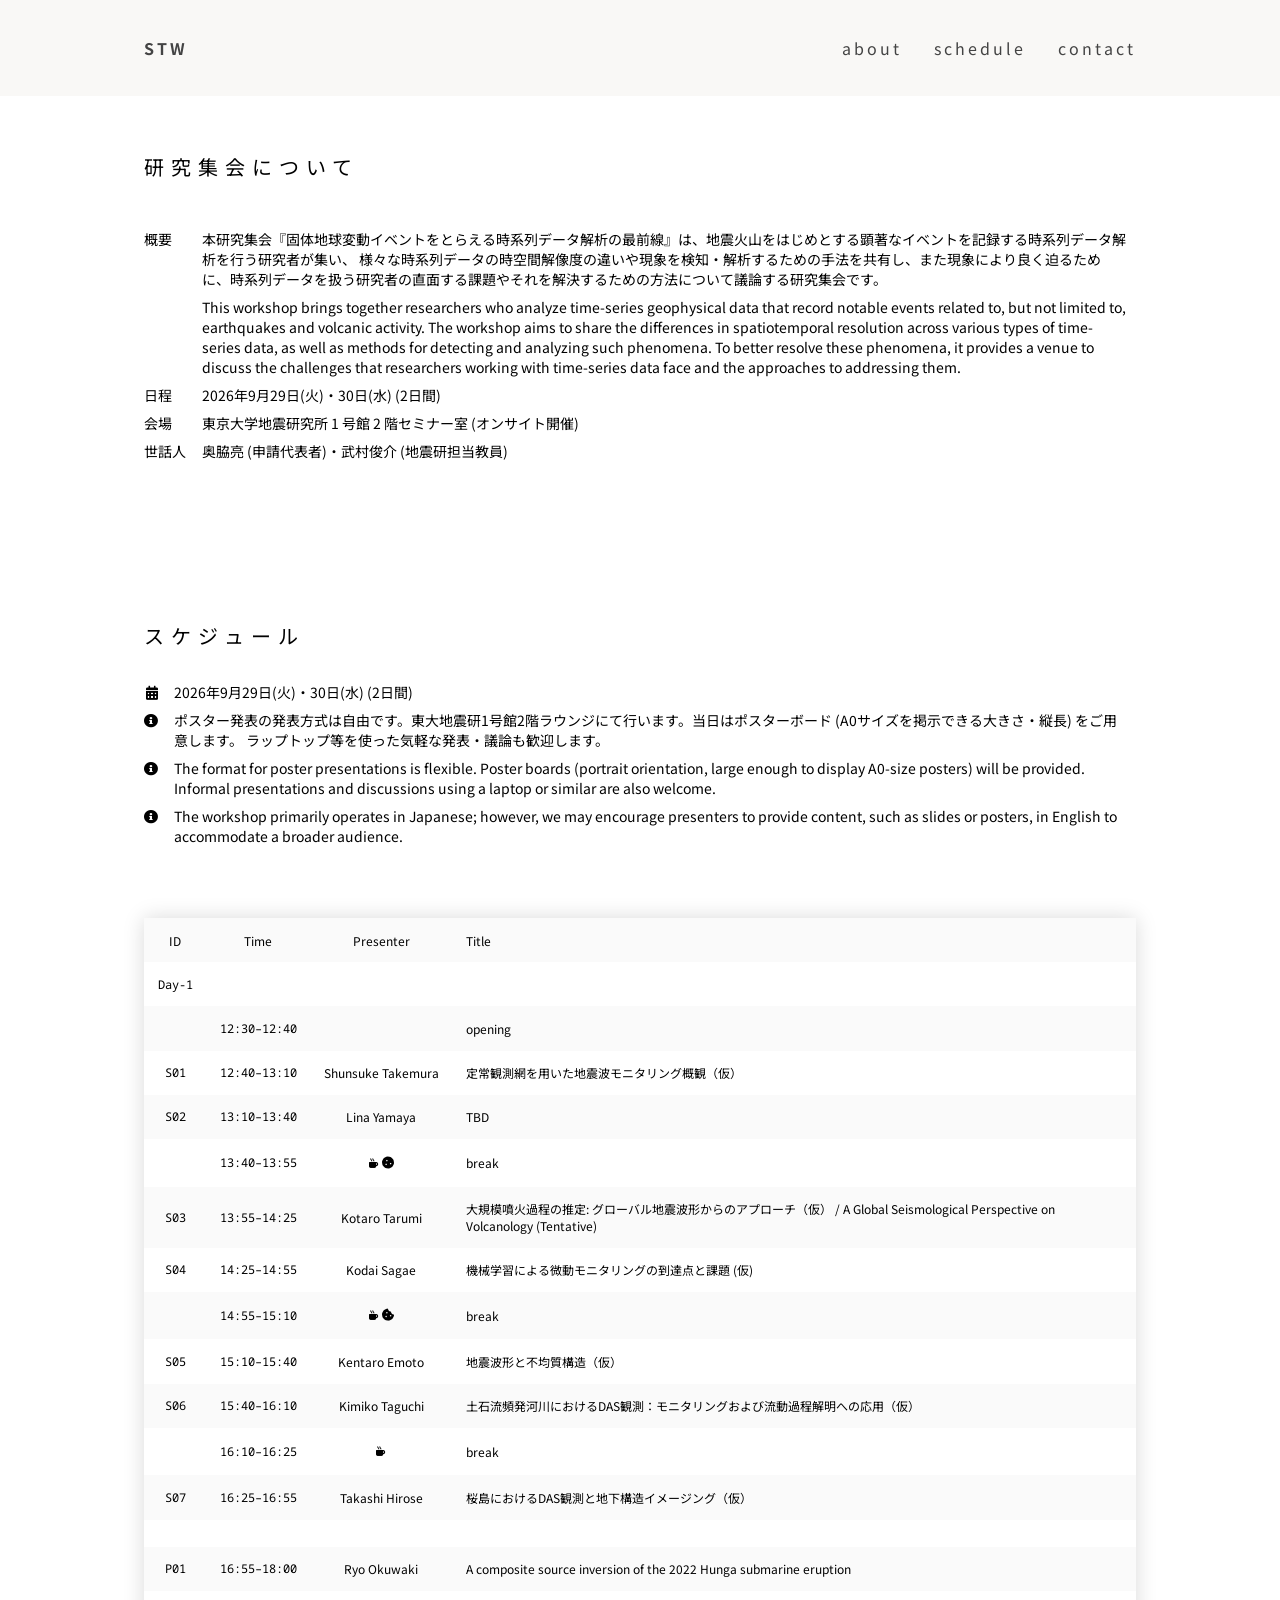
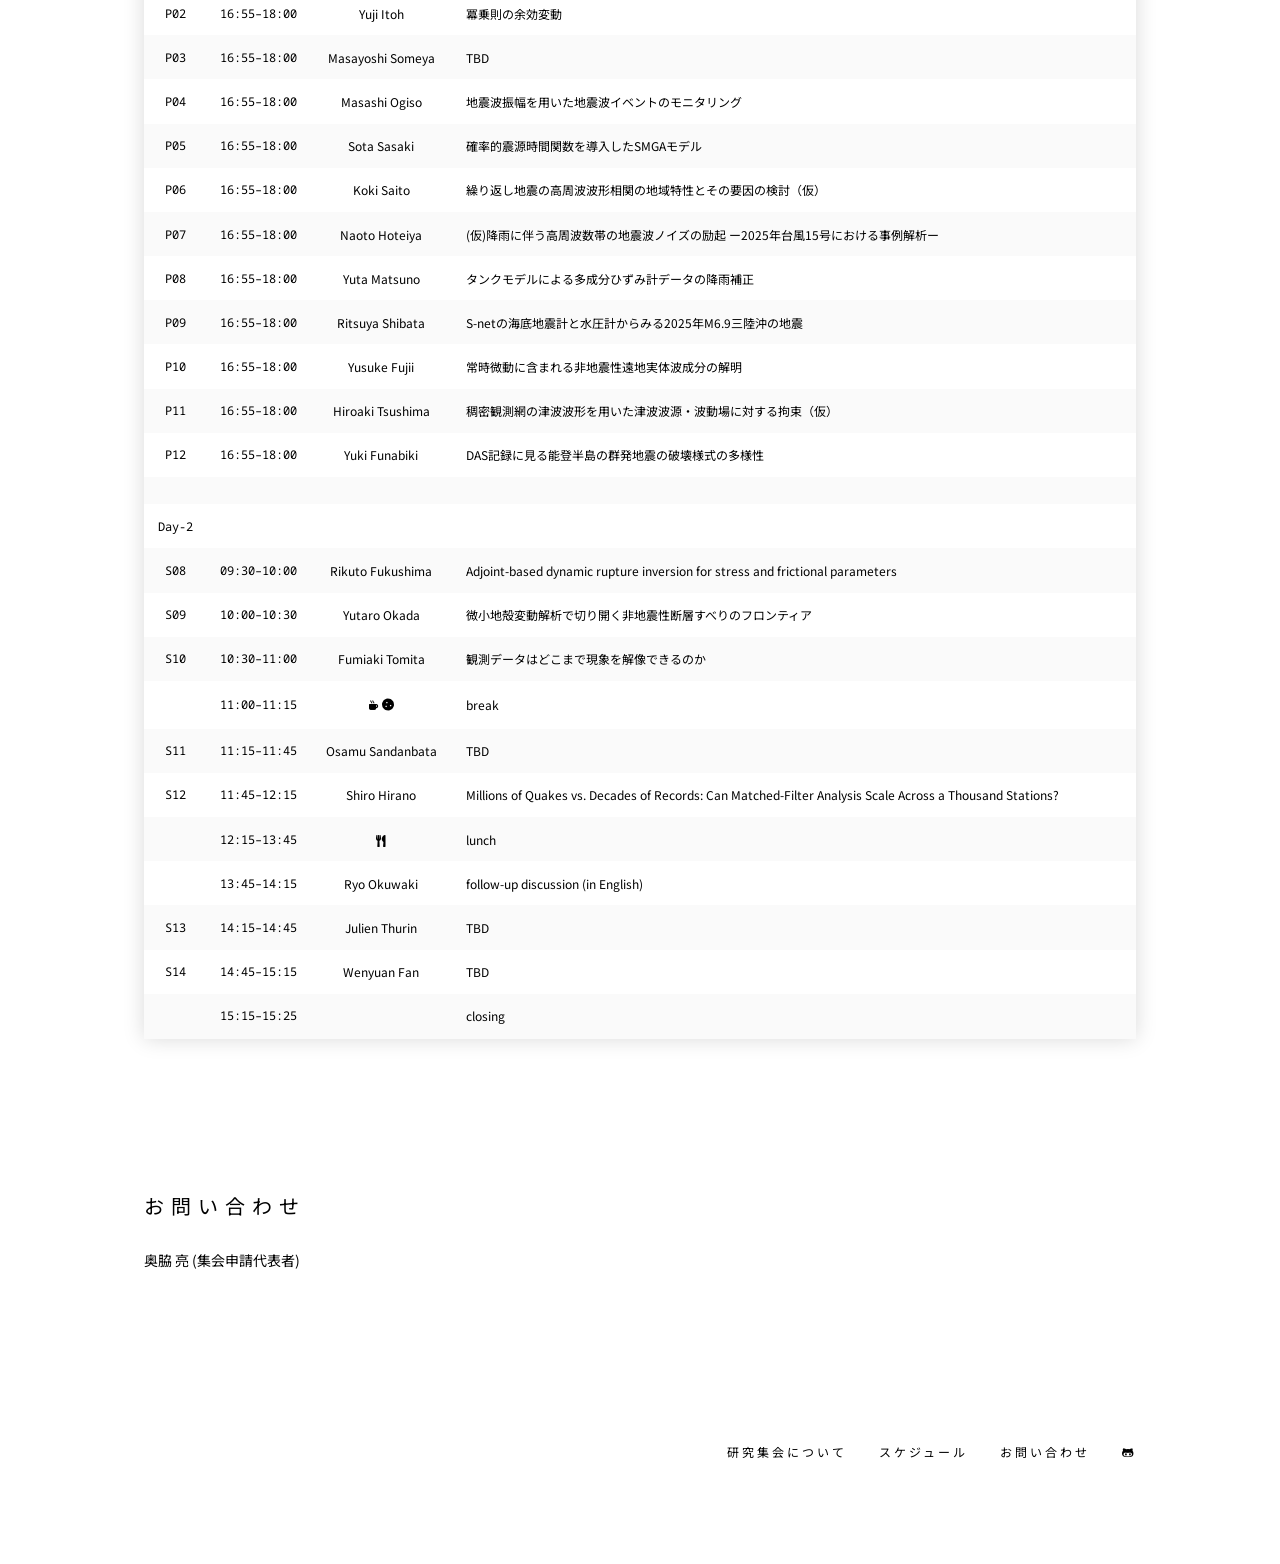
==== commit b6a3f2c2: "update program" ====
--- a/docs/index.html
+++ b/docs/index.html
@@ -190,7 +190,7 @@
             <td class="presentation-id nowrap">P01</td>
             <td class="presentation-time nowrap">16:55–18:00</td>
             <td class="presentation-presenter nowrap">Ryo Okuwaki</td>
-            <td class="presentation-title">Exploring rupture hesitation signature in a complex earthquake</td>
+            <td class="presentation-title">A composite source inversion of the 2022 Hunga submarine eruption</td>
           </tr>
           <tr>
             <td class="presentation-id nowrap">P02</td>
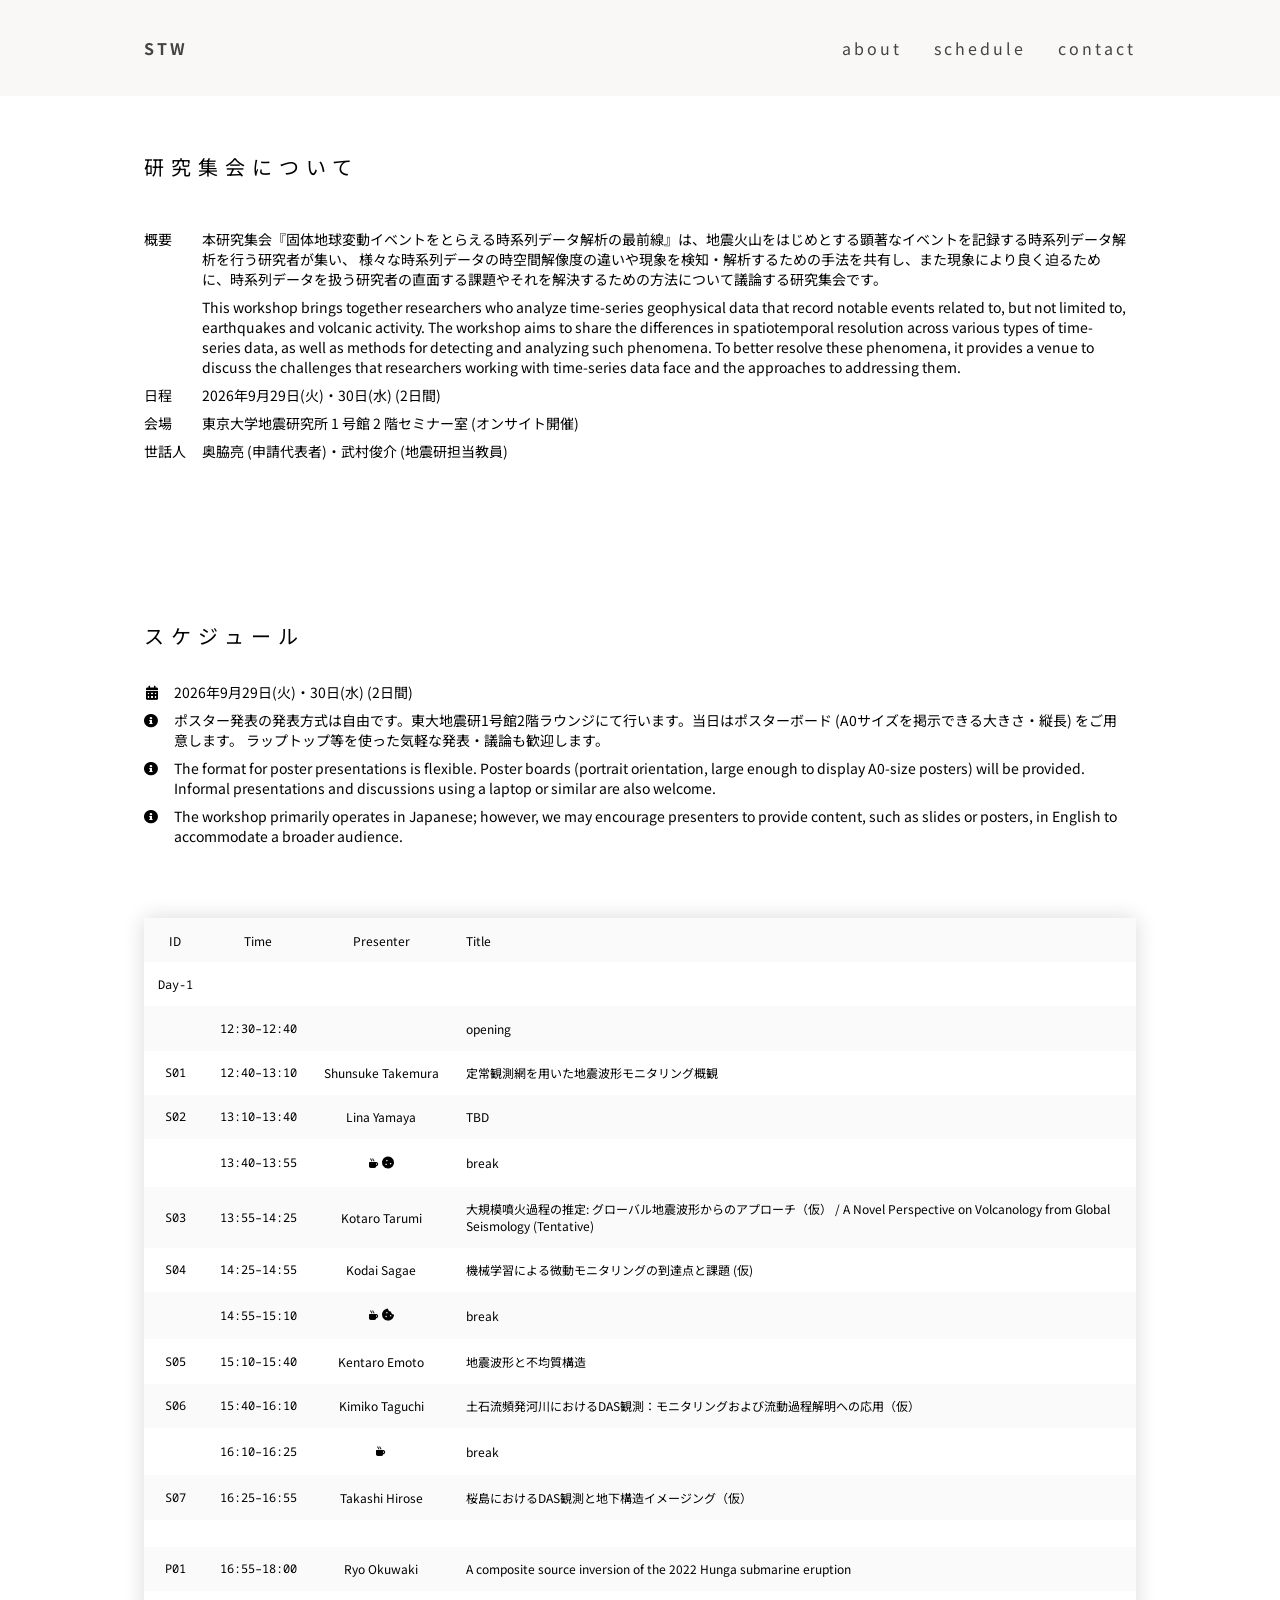
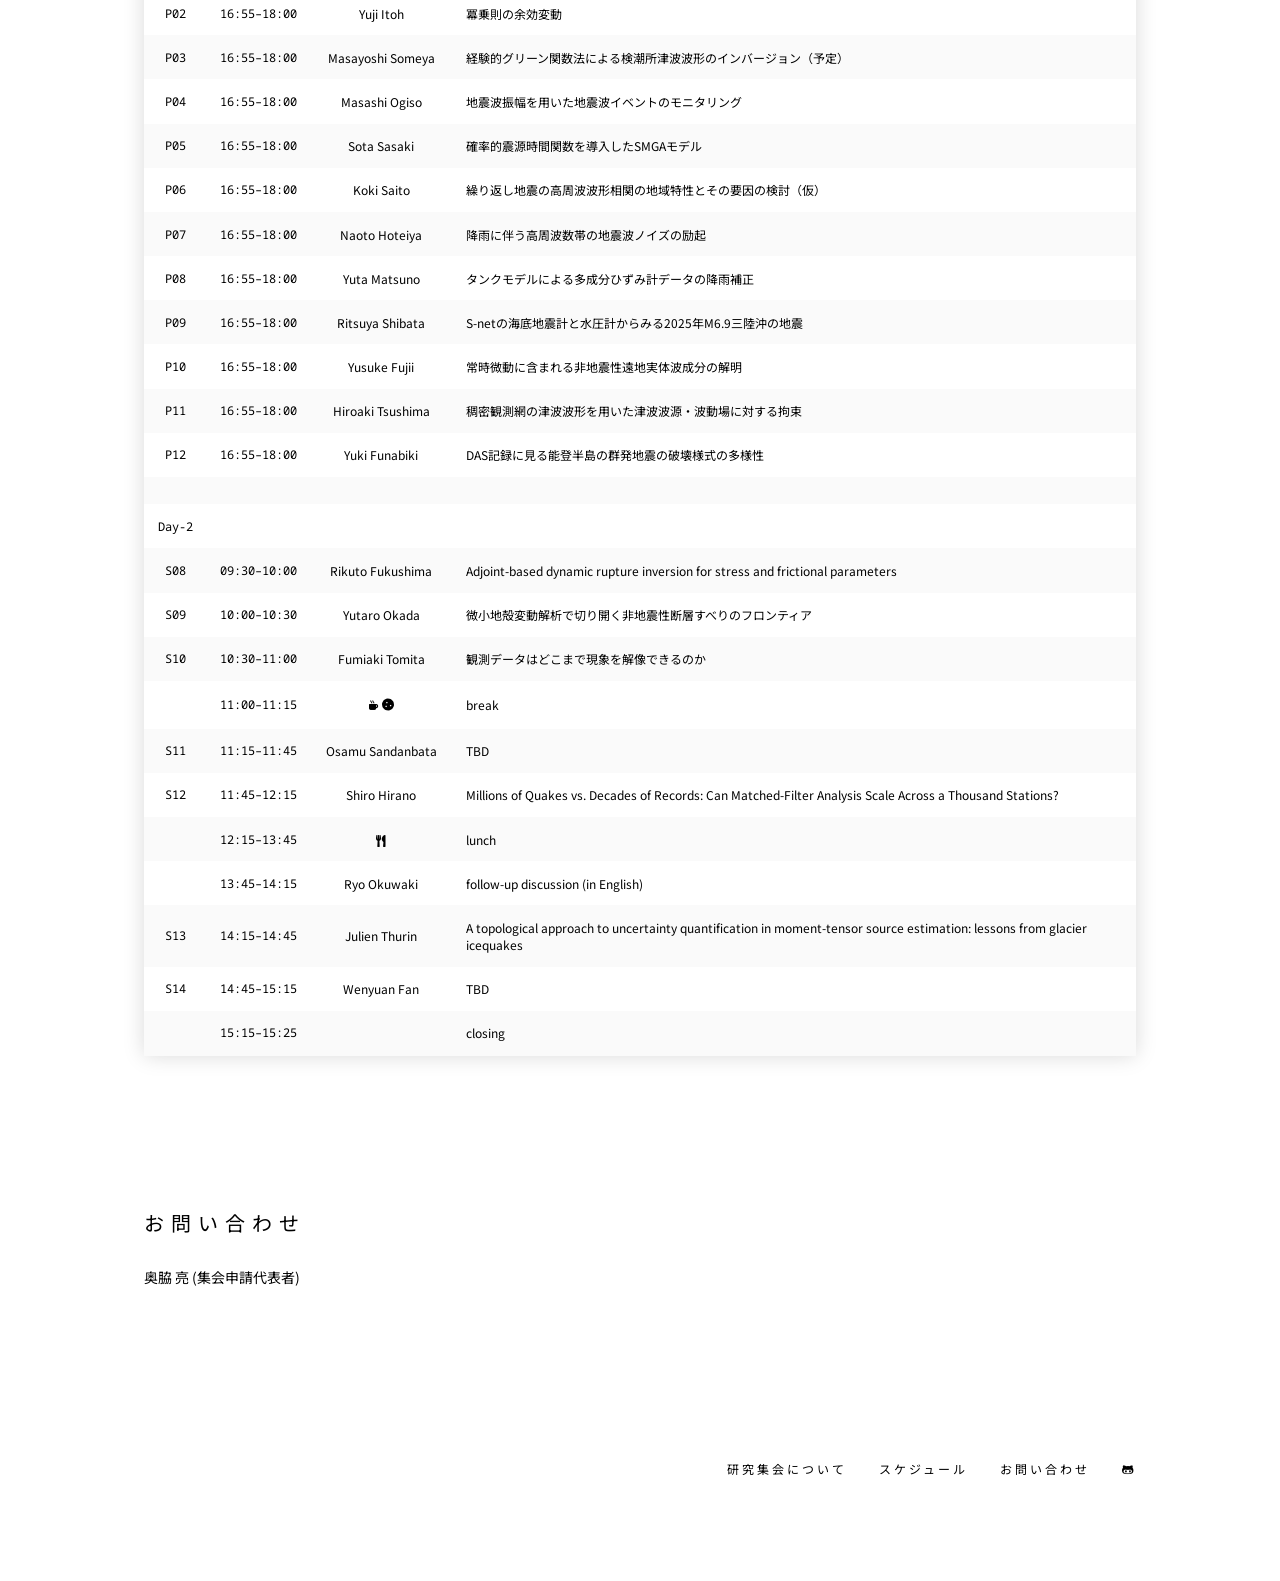
==== commit a2269839: "update program" ====
--- a/docs/index.html
+++ b/docs/index.html
@@ -124,7 +124,7 @@
             <td class="presentation-id nowrap">S01</td>
             <td class="presentation-time nowrap">12:40–13:10</td>
             <td class="presentation-presenter nowrap">Shunsuke Takemura</td>
-            <td class="presentation-title">定常観測網を用いた地震波モニタリング概観（仮）</td>
+            <td class="presentation-title">定常観測網を用いた地震波形モニタリング概観</td>
           </tr>
           <tr>
             <td class="presentation-id nowrap">S02</td>
@@ -142,7 +142,7 @@
             <td class="presentation-id nowrap">S03</td>
             <td class="presentation-time nowrap">13:55–14:25</td>
             <td class="presentation-presenter nowrap">Kotaro Tarumi</td>
-            <td class="presentation-title">大規模噴火過程の推定: グローバル地震波形からのアプローチ（仮） / A Global Seismological Perspective on Volcanology (Tentative)</td>
+            <td class="presentation-title">大規模噴火過程の推定: グローバル地震波形からのアプローチ（仮） / A Novel Perspective on Volcanology from Global Seismology (Tentative)</td>
           </tr>
           <tr>
             <td class="presentation-id nowrap">S04</td>
@@ -160,7 +160,7 @@
             <td class="presentation-id nowrap">S05</td>
             <td class="presentation-time nowrap">15:10–15:40</td>
             <td class="presentation-presenter nowrap">Kentaro Emoto</td>
-            <td class="presentation-title">地震波形と不均質構造（仮）</td>
+            <td class="presentation-title">地震波形と不均質構造</td>
           </tr>
           <tr>
             <td class="presentation-id nowrap">S06</td>
@@ -202,7 +202,7 @@
             <td class="presentation-id nowrap">P03</td>
             <td class="presentation-time nowrap">16:55–18:00</td>
             <td class="presentation-presenter nowrap">Masayoshi Someya</td>
-            <td class="presentation-title">TBD</td>
+            <td class="presentation-title">経験的グリーン関数法による検潮所津波波形のインバージョン（予定）</td>
           </tr>
           <tr>
             <td class="presentation-id nowrap">P04</td>
@@ -226,7 +226,7 @@
             <td class="presentation-id nowrap">P07</td>
             <td class="presentation-time nowrap">16:55–18:00</td>
             <td class="presentation-presenter nowrap">Naoto Hoteiya</td>
-            <td class="presentation-title">(仮)降雨に伴う高周波数帯の地震波ノイズの励起 ー2025年台風15号における事例解析ー</td>
+            <td class="presentation-title">降雨に伴う高周波数帯の地震波ノイズの励起</td>
           </tr>
           <tr>
             <td class="presentation-id nowrap">P08</td>
@@ -250,7 +250,7 @@
             <td class="presentation-id nowrap">P11</td>
             <td class="presentation-time nowrap">16:55–18:00</td>
             <td class="presentation-presenter nowrap">Hiroaki Tsushima</td>
-            <td class="presentation-title">稠密観測網の津波波形を用いた津波波源・波動場に対する拘束（仮）</td>
+            <td class="presentation-title">稠密観測網の津波波形を用いた津波波源・波動場に対する拘束</td>
           </tr>
           <tr>
             <td class="presentation-id nowrap">P12</td>
@@ -322,7 +322,7 @@
             <td class="presentation-id nowrap">S13</td>
             <td class="presentation-time nowrap">14:15–14:45</td>
             <td class="presentation-presenter nowrap">Julien Thurin</td>
-            <td class="presentation-title">TBD</td>
+            <td class="presentation-title">A topological approach to uncertainty quantification in moment-tensor source estimation: lessons from glacier icequakes</td>
           </tr>
           <tr>
             <td class="presentation-id nowrap">S14</td>
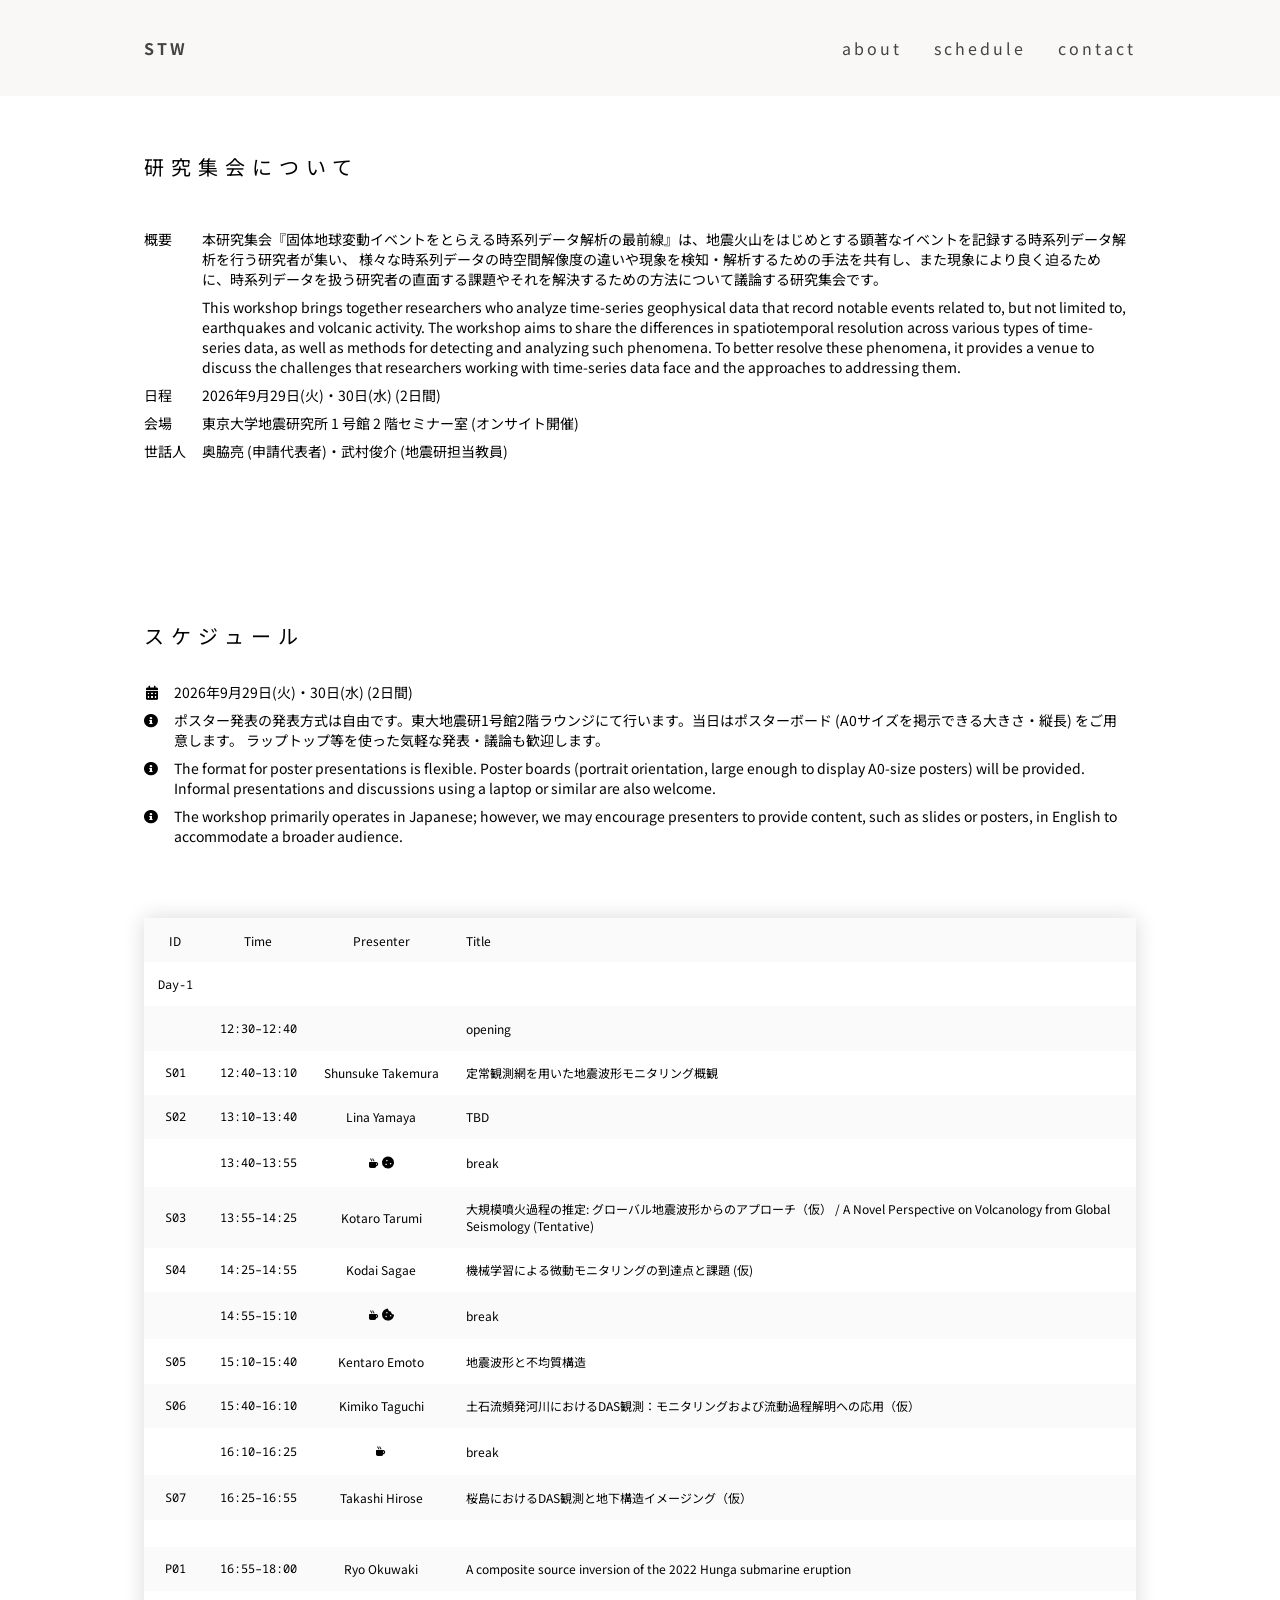
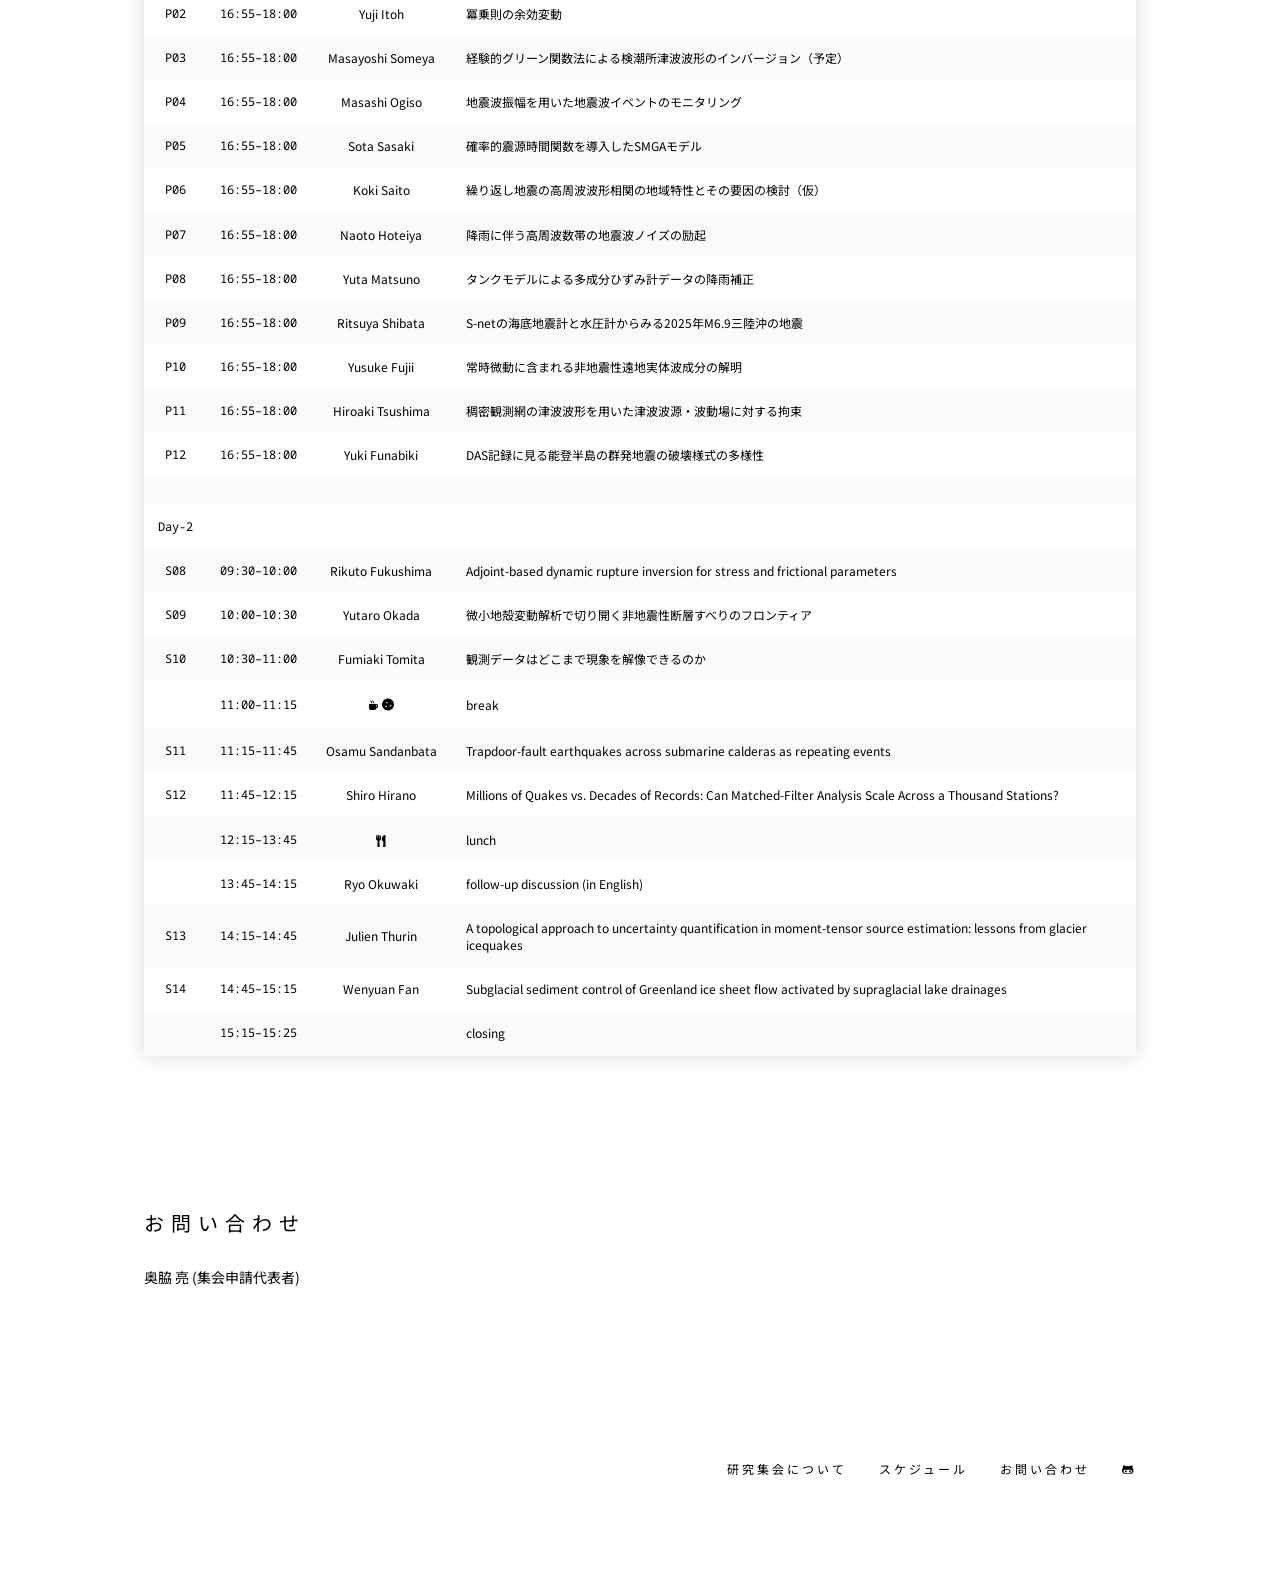
==== commit 8b1d2348: "update program" ====
--- a/docs/index.html
+++ b/docs/index.html
@@ -298,7 +298,7 @@
             <td class="presentation-id nowrap">S11</td>
             <td class="presentation-time nowrap">11:15–11:45</td>
             <td class="presentation-presenter nowrap">Osamu Sandanbata</td>
-            <td class="presentation-title">TBD</td>
+            <td class="presentation-title">Trapdoor-fault earthquakes across submarine calderas as repeating events</td>
           </tr>
           <tr>
             <td class="presentation-id nowrap">S12</td>
@@ -328,7 +328,7 @@
             <td class="presentation-id nowrap">S14</td>
             <td class="presentation-time nowrap">14:45–15:15</td>
             <td class="presentation-presenter nowrap">Wenyuan Fan</td>
-            <td class="presentation-title">TBD</td>
+            <td class="presentation-title">Subglacial sediment control of Greenland ice sheet flow activated by supraglacial lake drainages</td>
           </tr>
           <tr>
             <td class="presentation-id nowrap"></td>
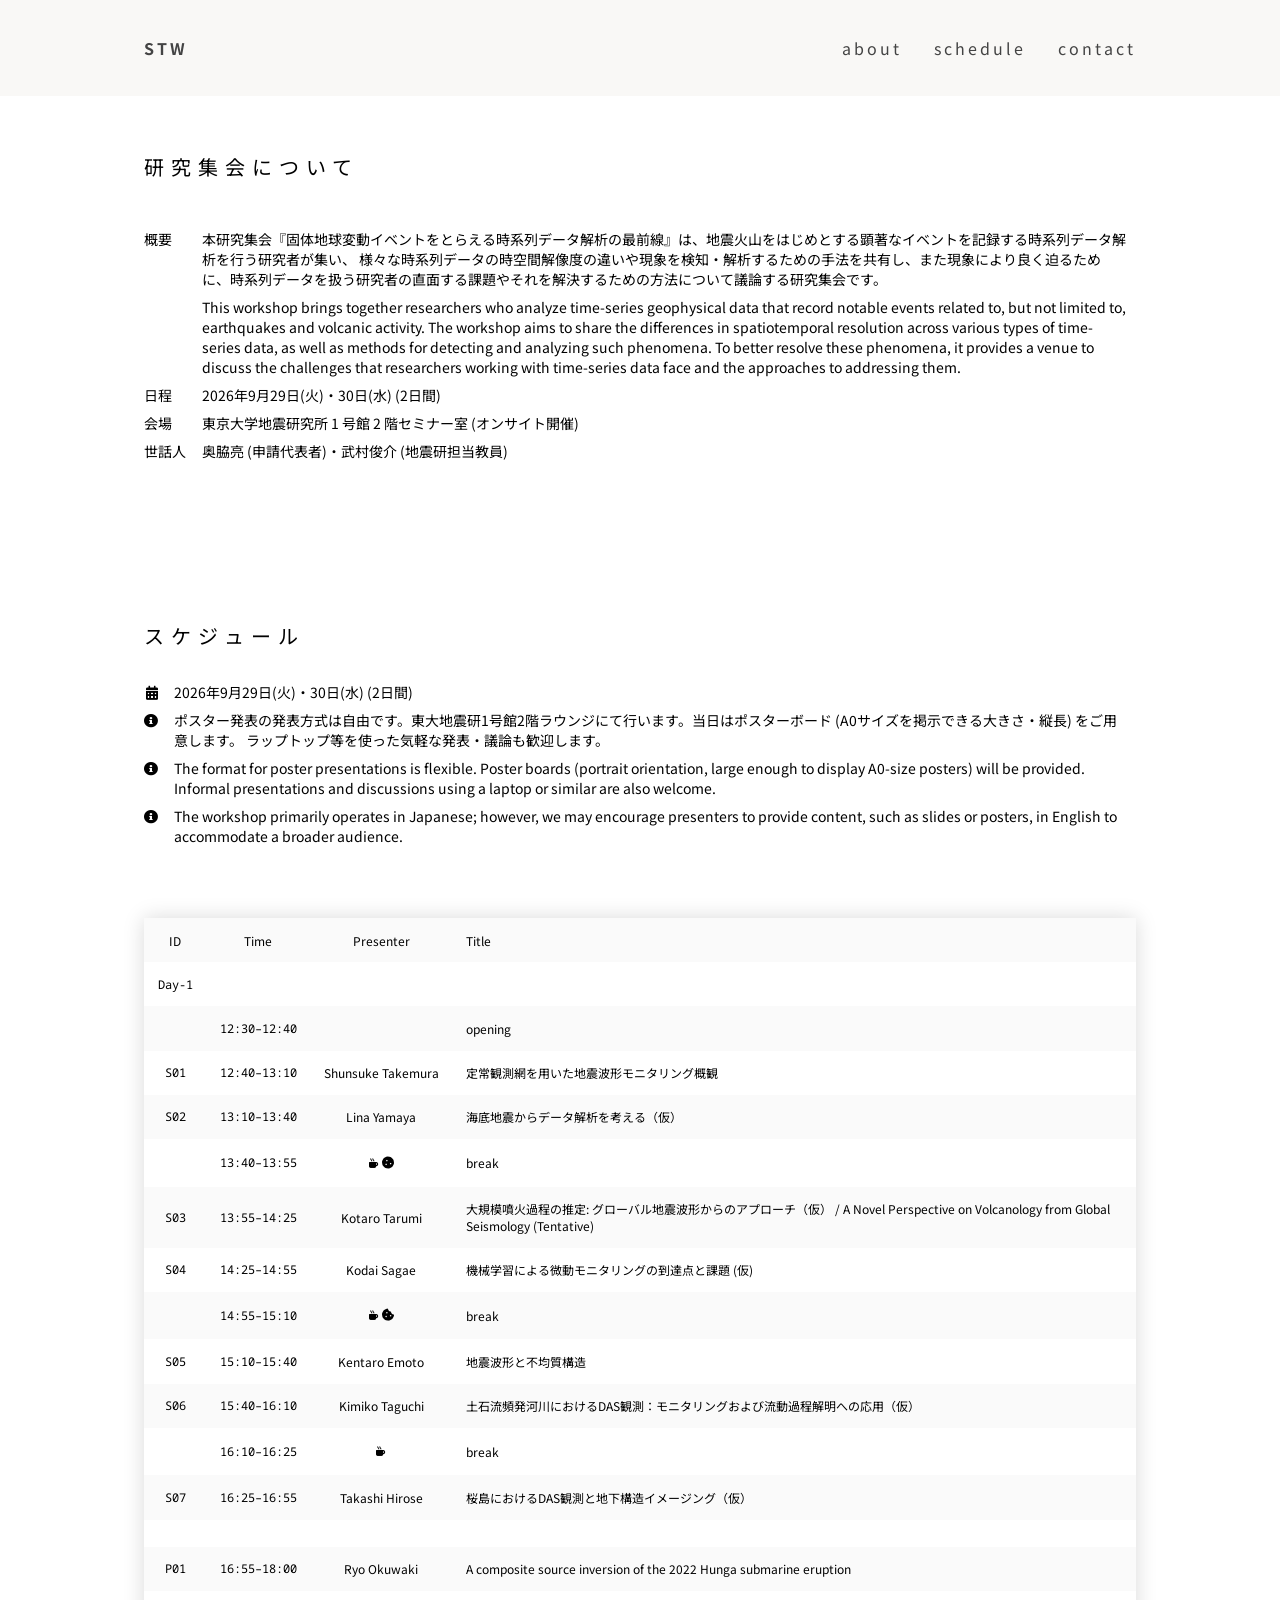
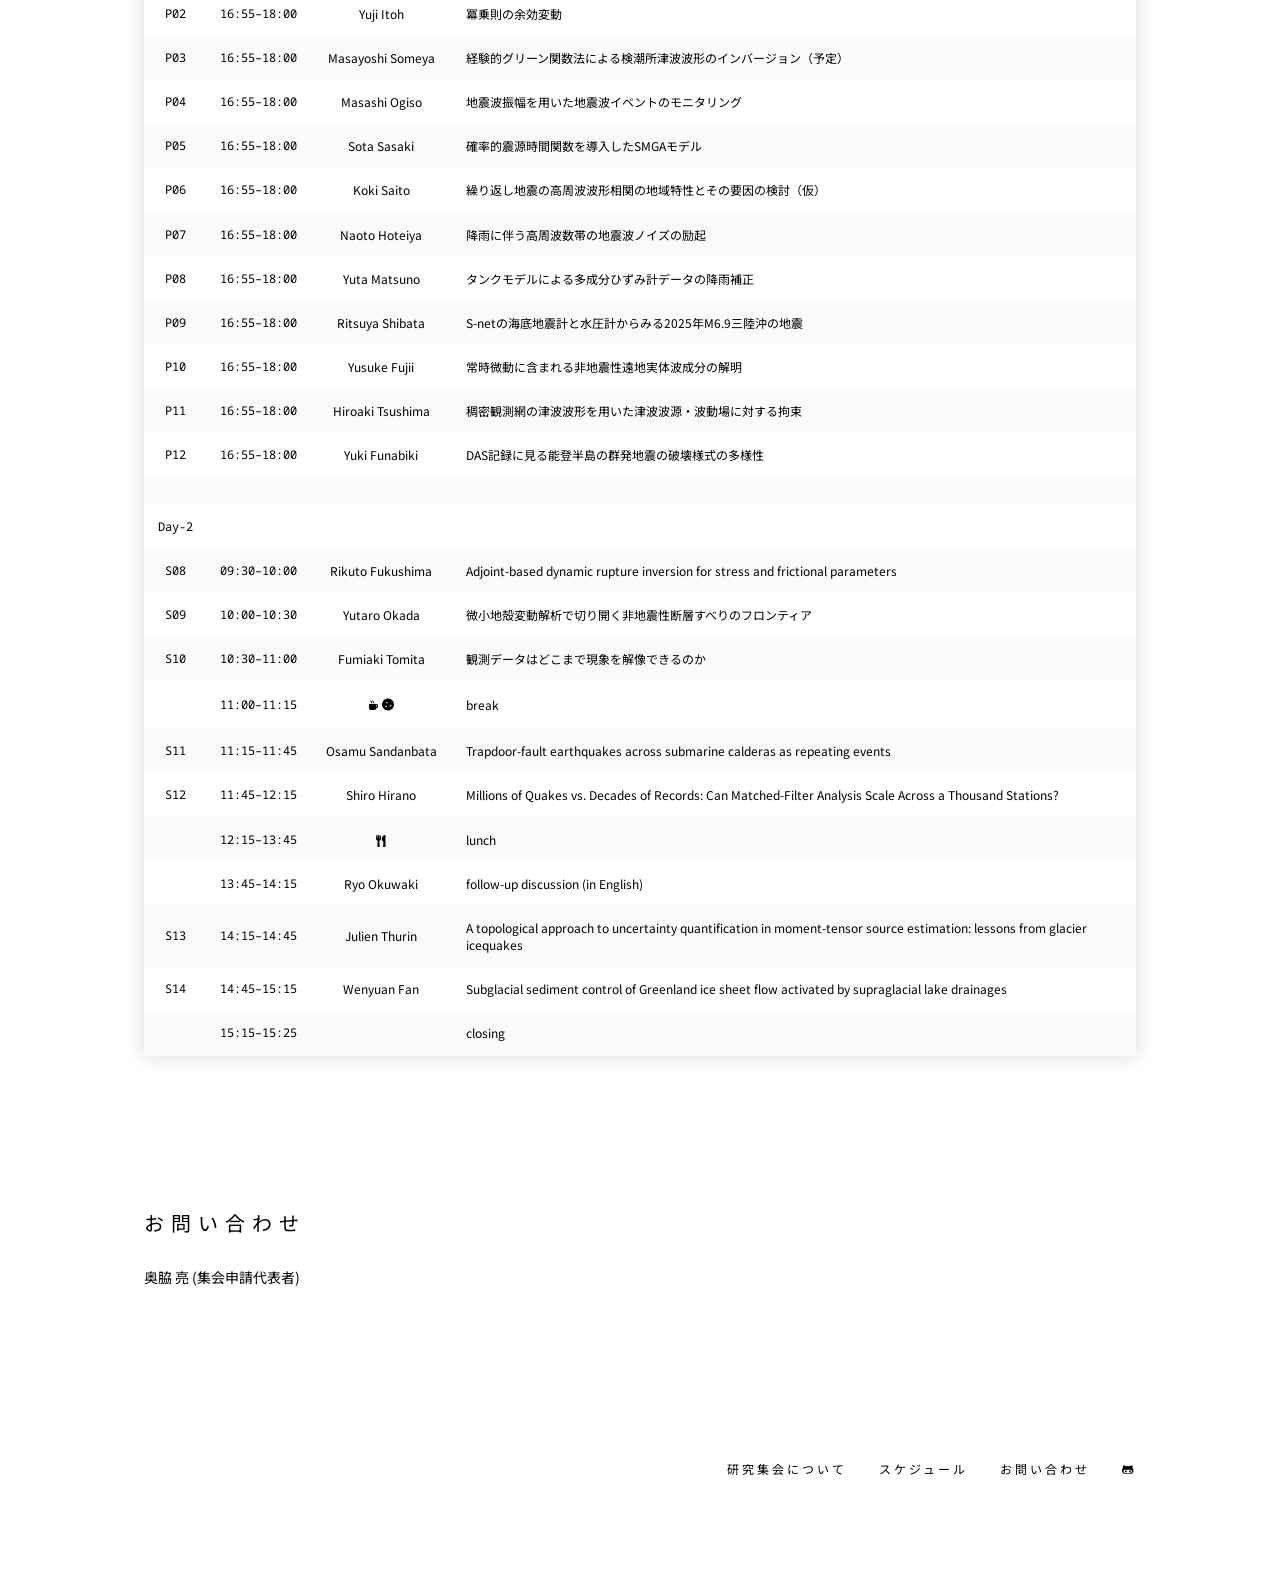
==== commit 1383e68a: "update program" ====
--- a/docs/index.html
+++ b/docs/index.html
@@ -130,7 +130,7 @@
             <td class="presentation-id nowrap">S02</td>
             <td class="presentation-time nowrap">13:10–13:40</td>
             <td class="presentation-presenter nowrap">Lina Yamaya</td>
-            <td class="presentation-title">TBD</td>
+            <td class="presentation-title">海底地震からデータ解析を考える（仮）</td>
           </tr>
           <tr>
             <td class="presentation-id nowrap"></td>
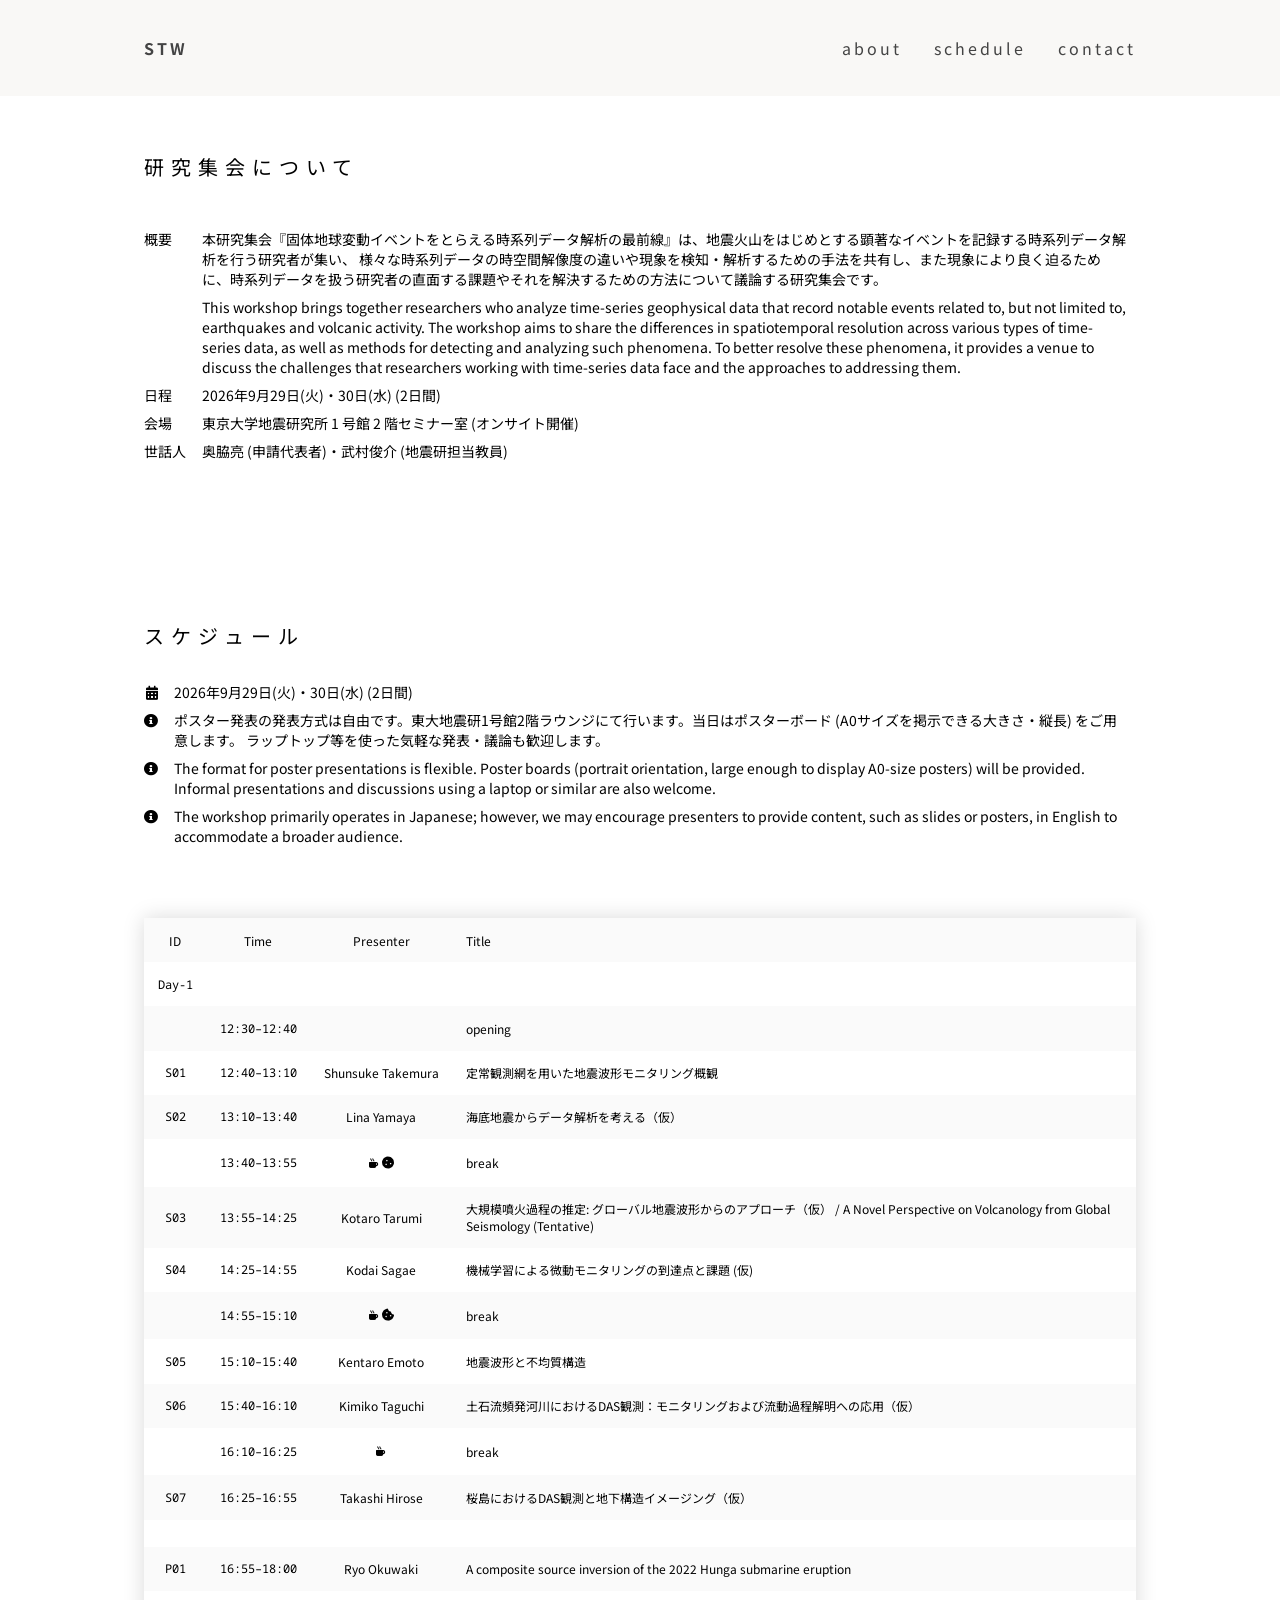
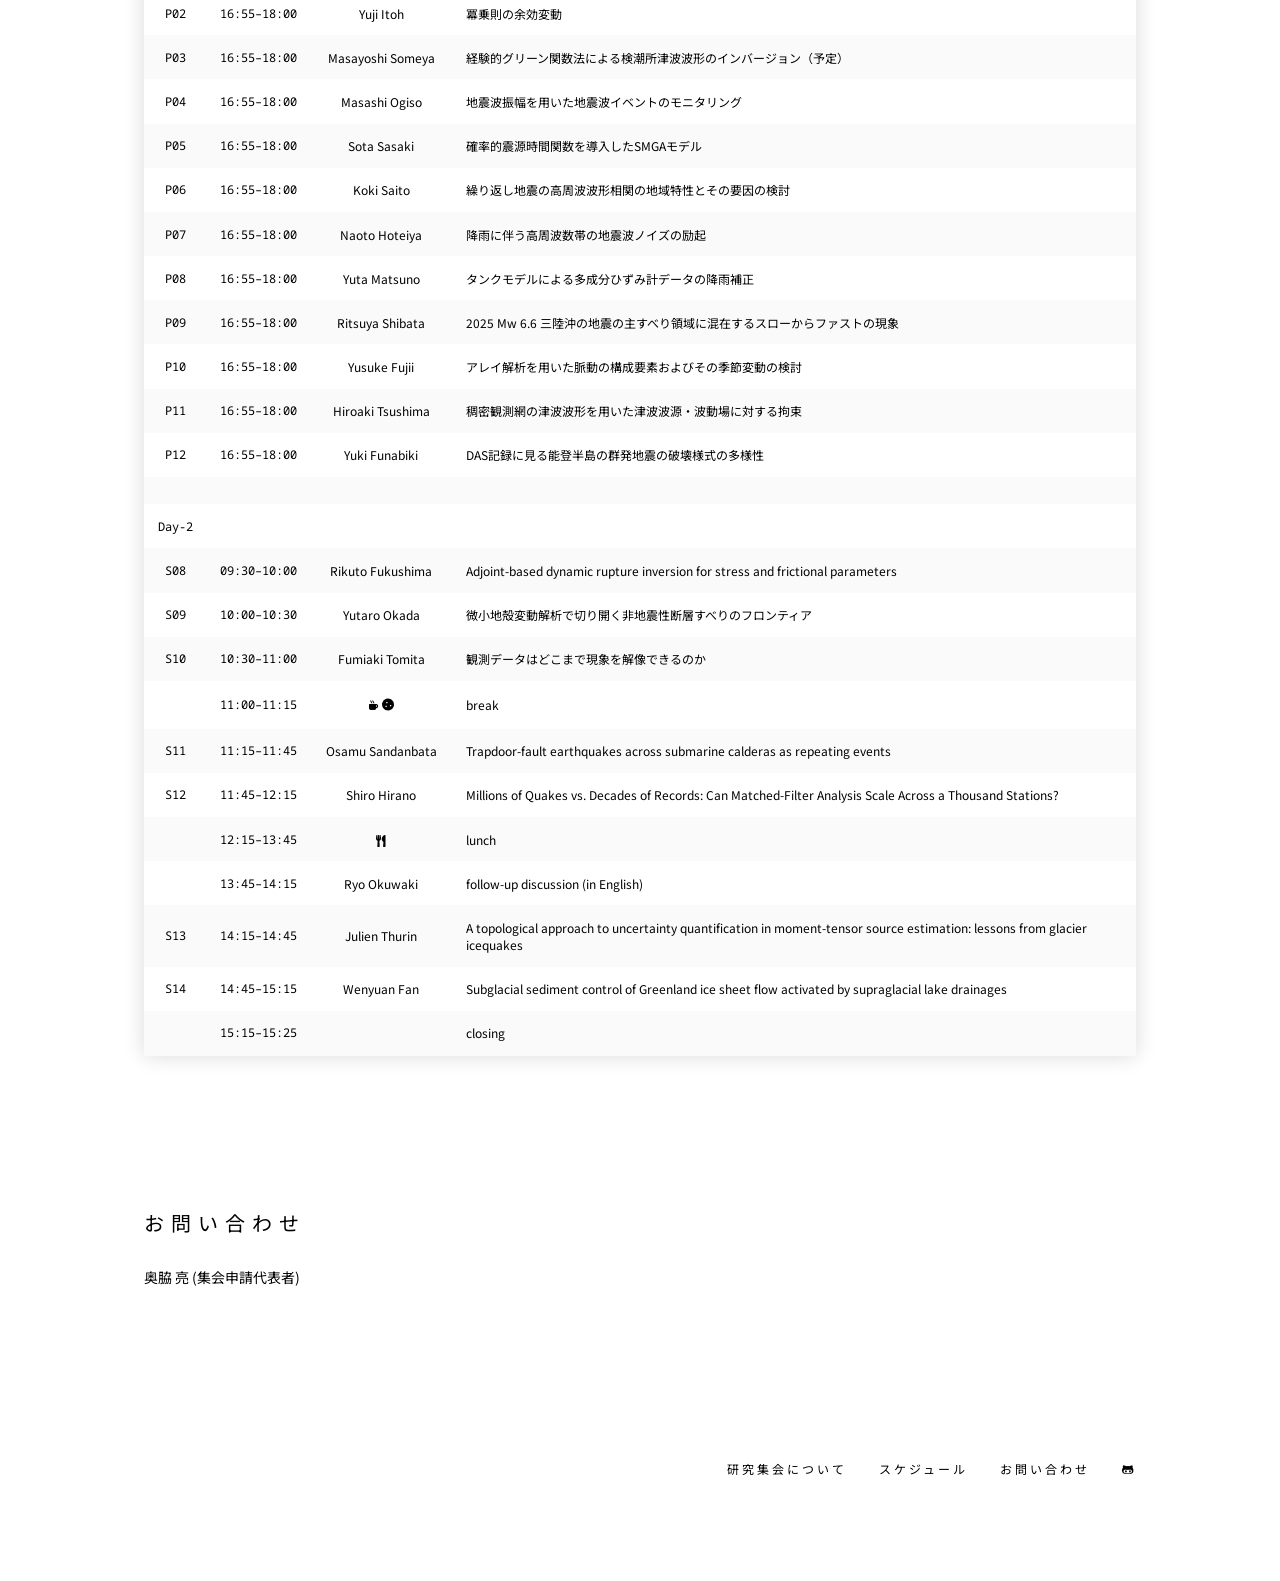
==== commit f3ec9e6d: "update program" ====
--- a/docs/index.html
+++ b/docs/index.html
@@ -220,7 +220,7 @@
             <td class="presentation-id nowrap">P06</td>
             <td class="presentation-time nowrap">16:55–18:00</td>
             <td class="presentation-presenter nowrap">Koki Saito</td>
-            <td class="presentation-title">繰り返し地震の高周波波形相関の地域特性とその要因の検討（仮）</td>
+            <td class="presentation-title">繰り返し地震の高周波波形相関の地域特性とその要因の検討</td>
           </tr>
           <tr>
             <td class="presentation-id nowrap">P07</td>
@@ -238,13 +238,13 @@
             <td class="presentation-id nowrap">P09</td>
             <td class="presentation-time nowrap">16:55–18:00</td>
             <td class="presentation-presenter nowrap">Ritsuya Shibata</td>
-            <td class="presentation-title">S-netの海底地震計と水圧計からみる2025年M6.9三陸沖の地震</td>
+            <td class="presentation-title">2025 Mw 6.6 三陸沖の地震の主すべり領域に混在するスローからファストの現象</td>
           </tr>
           <tr>
             <td class="presentation-id nowrap">P10</td>
             <td class="presentation-time nowrap">16:55–18:00</td>
             <td class="presentation-presenter nowrap">Yusuke Fujii</td>
-            <td class="presentation-title">常時微動に含まれる非地震性遠地実体波成分の解明</td>
+            <td class="presentation-title">アレイ解析を用いた脈動の構成要素およびその季節変動の検討</td>
           </tr>
           <tr>
             <td class="presentation-id nowrap">P11</td>
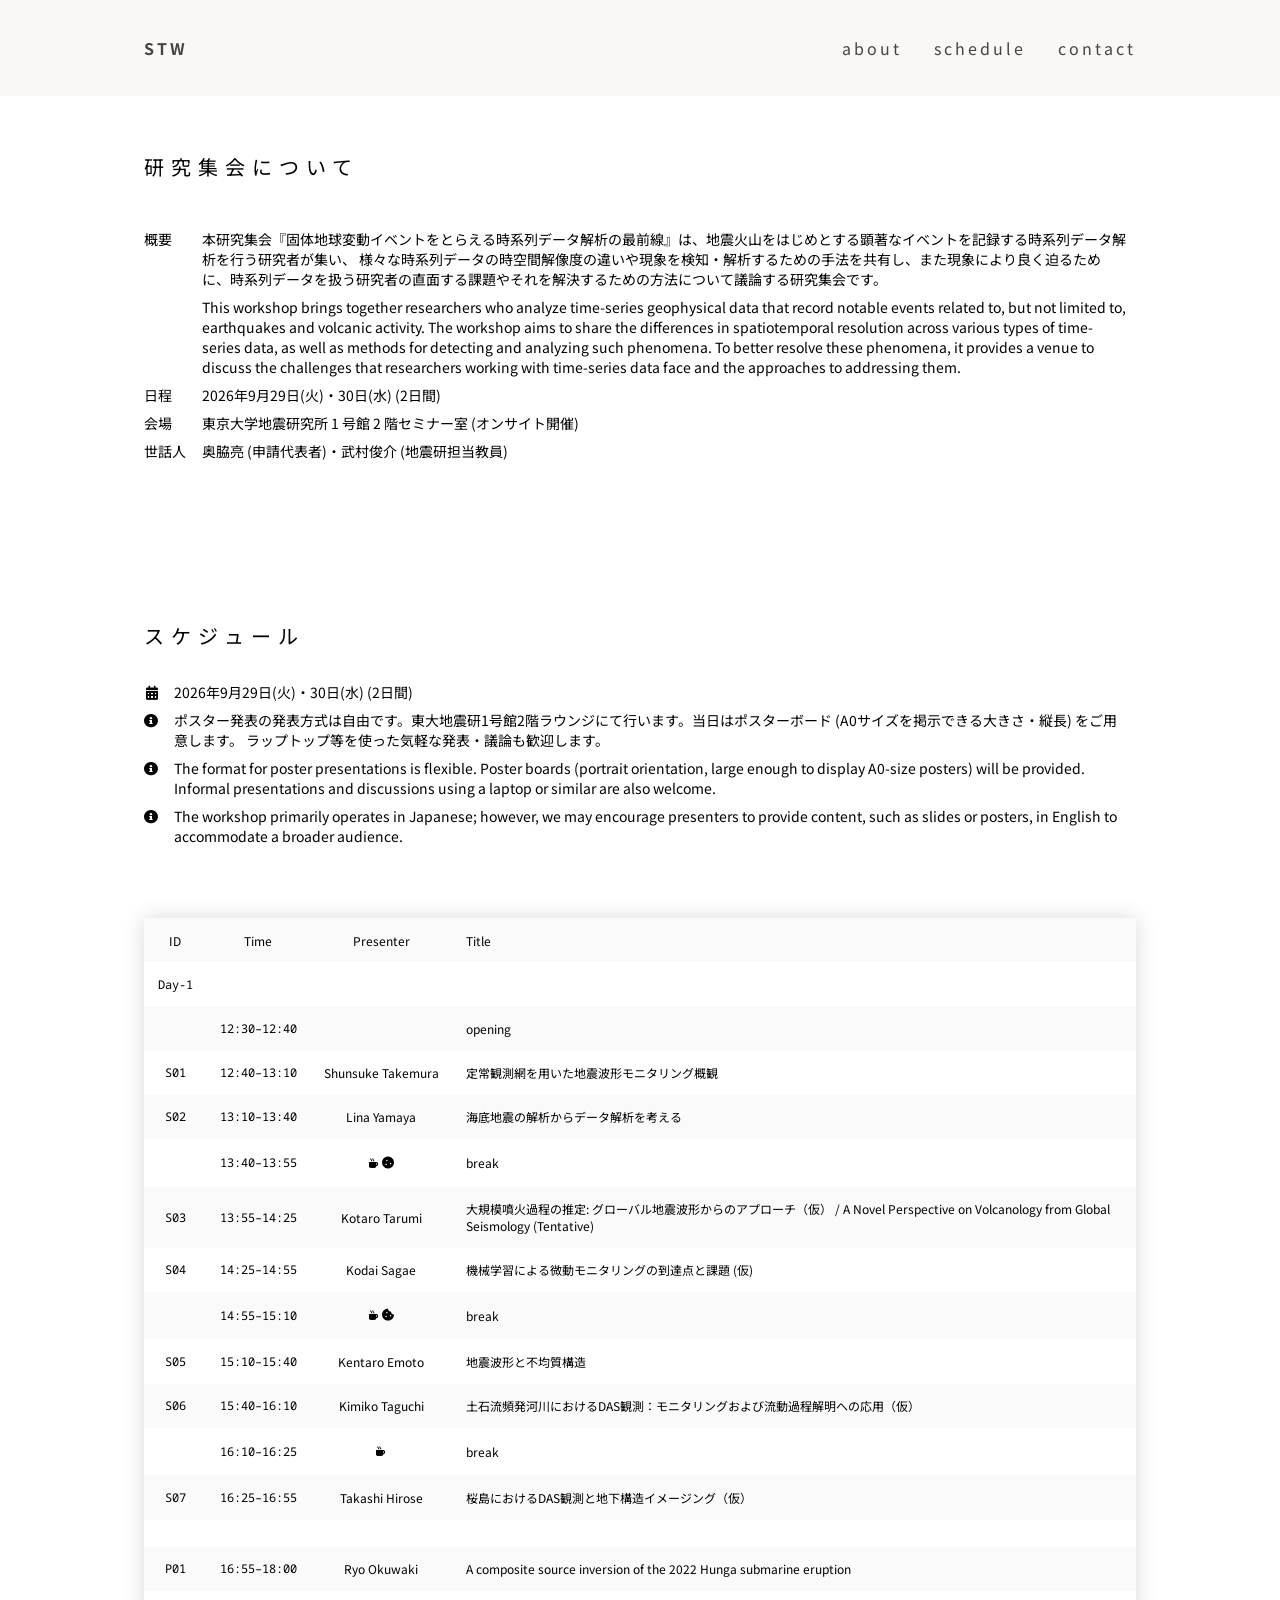
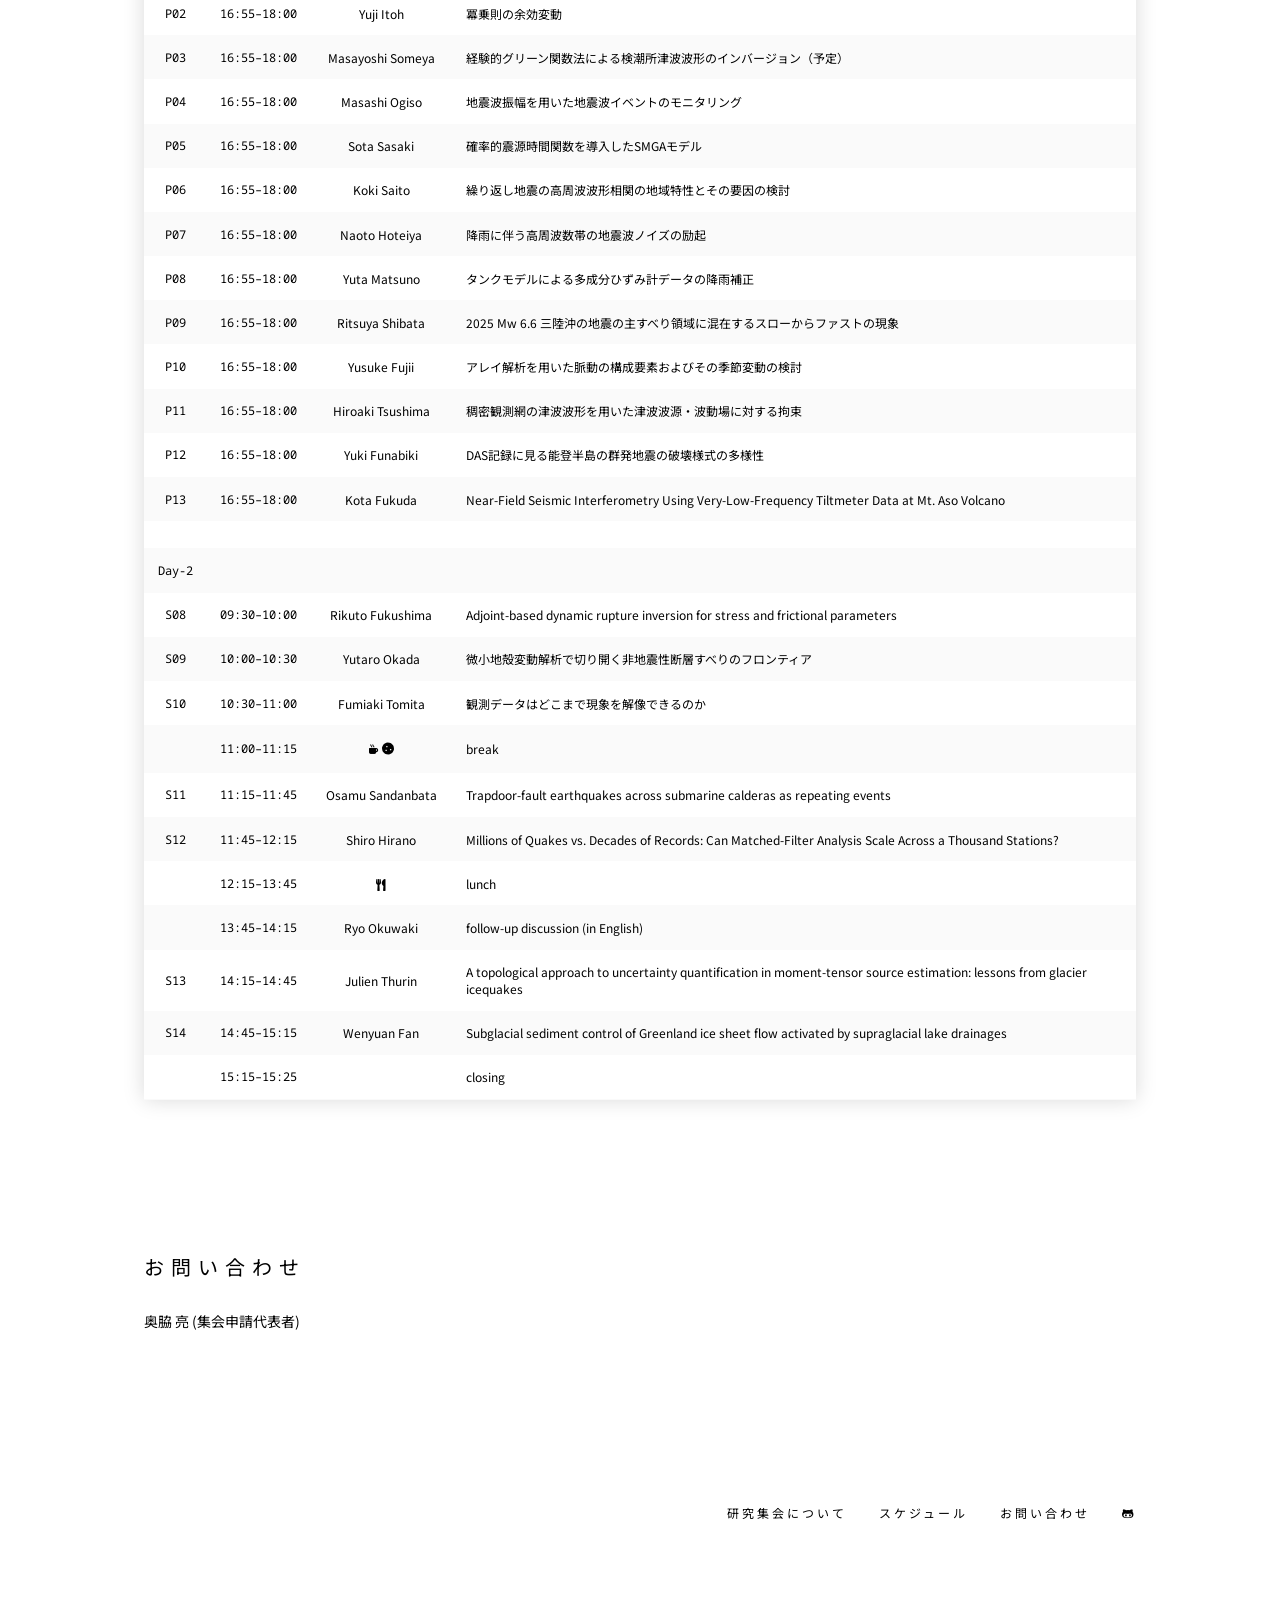
==== commit 4acd0c59: "update program" ====
--- a/docs/index.html
+++ b/docs/index.html
@@ -130,7 +130,7 @@
             <td class="presentation-id nowrap">S02</td>
             <td class="presentation-time nowrap">13:10–13:40</td>
             <td class="presentation-presenter nowrap">Lina Yamaya</td>
-            <td class="presentation-title">海底地震からデータ解析を考える（仮）</td>
+            <td class="presentation-title">海底地震の解析からデータ解析を考える</td>
           </tr>
           <tr>
             <td class="presentation-id nowrap"></td>
@@ -257,6 +257,12 @@
             <td class="presentation-time nowrap">16:55–18:00</td>
             <td class="presentation-presenter nowrap">Yuki Funabiki</td>
             <td class="presentation-title">DAS記録に見る能登半島の群発地震の破壊様式の多様性</td>
+          </tr>
+          <tr>
+            <td class="presentation-id nowrap">P13</td>
+            <td class="presentation-time nowrap">16:55–18:00</td>
+            <td class="presentation-presenter nowrap">Kota Fukuda</td>
+            <td class="presentation-title">Near-Field Seismic Interferometry Using Very-Low-Frequency Tiltmeter Data at Mt. Aso Volcano</td>
           </tr>
           <tr>
             <td class="presentation-id nowrap"> </td>
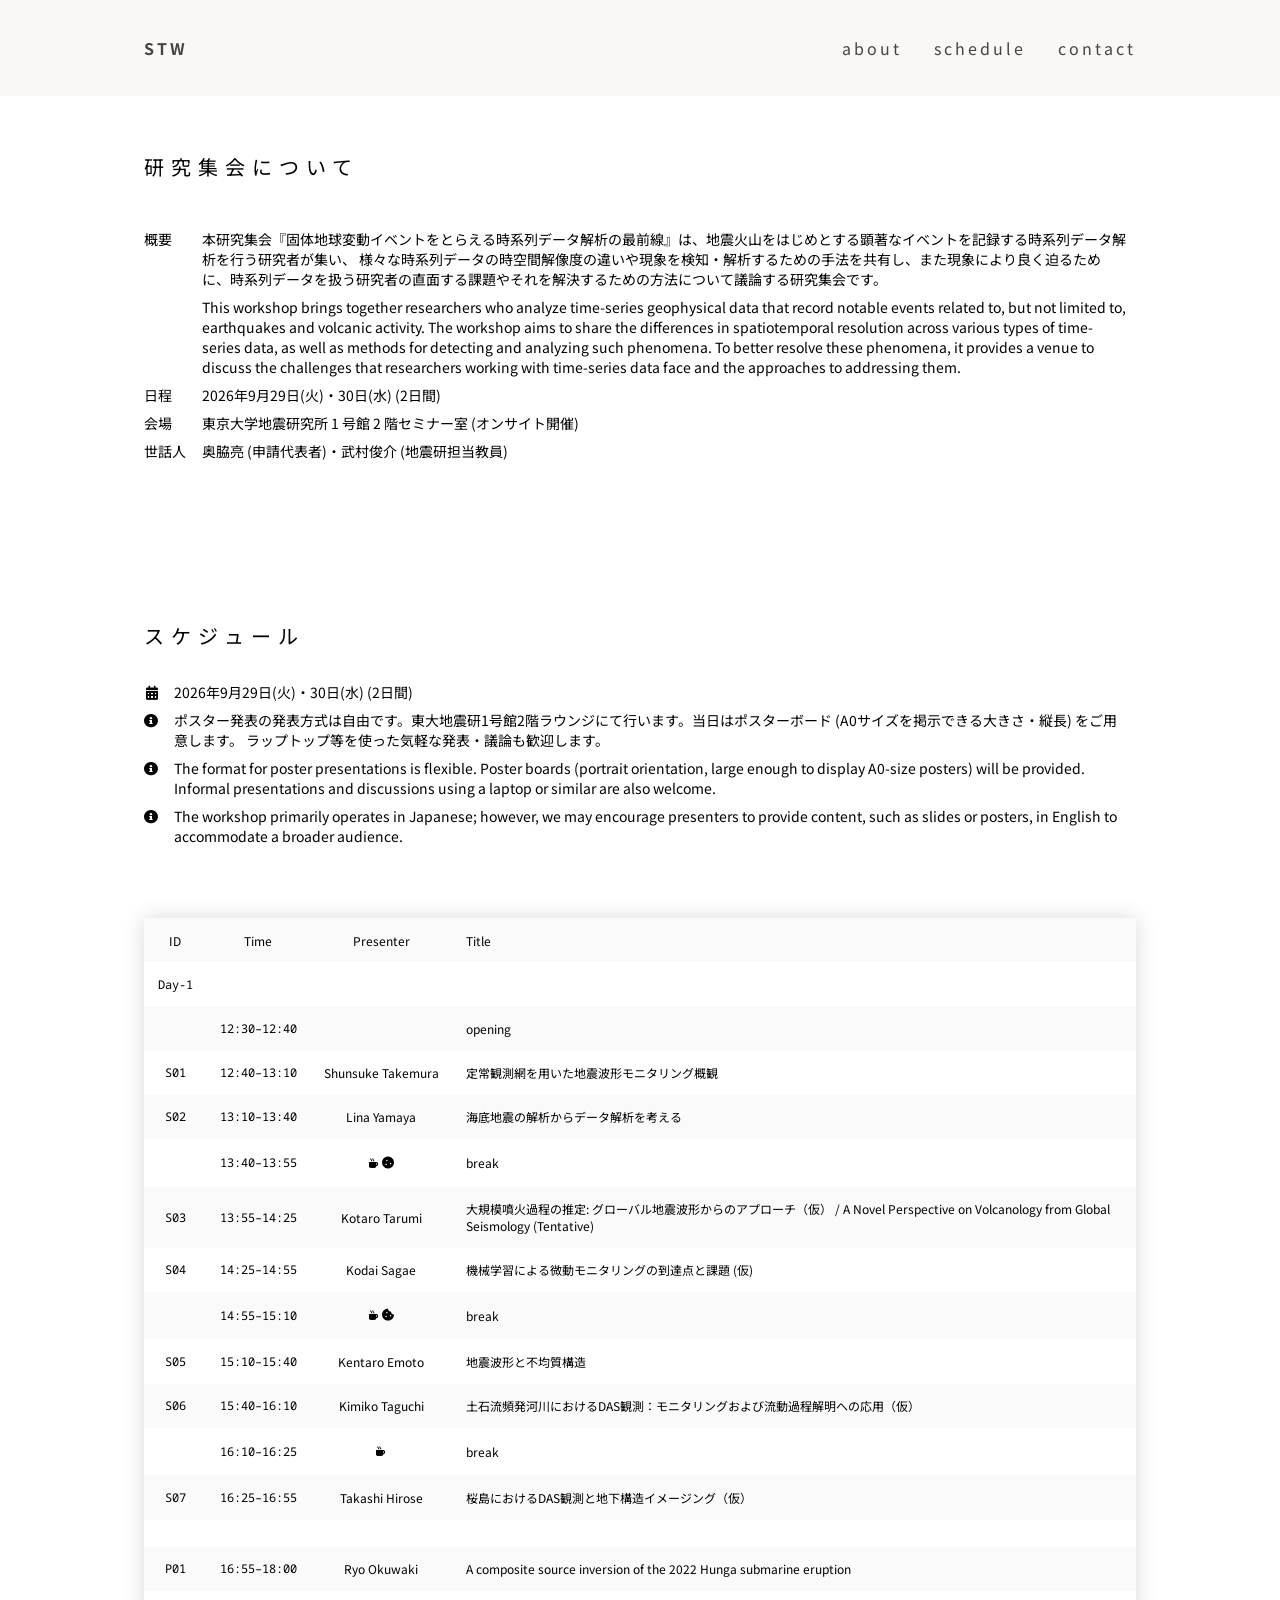
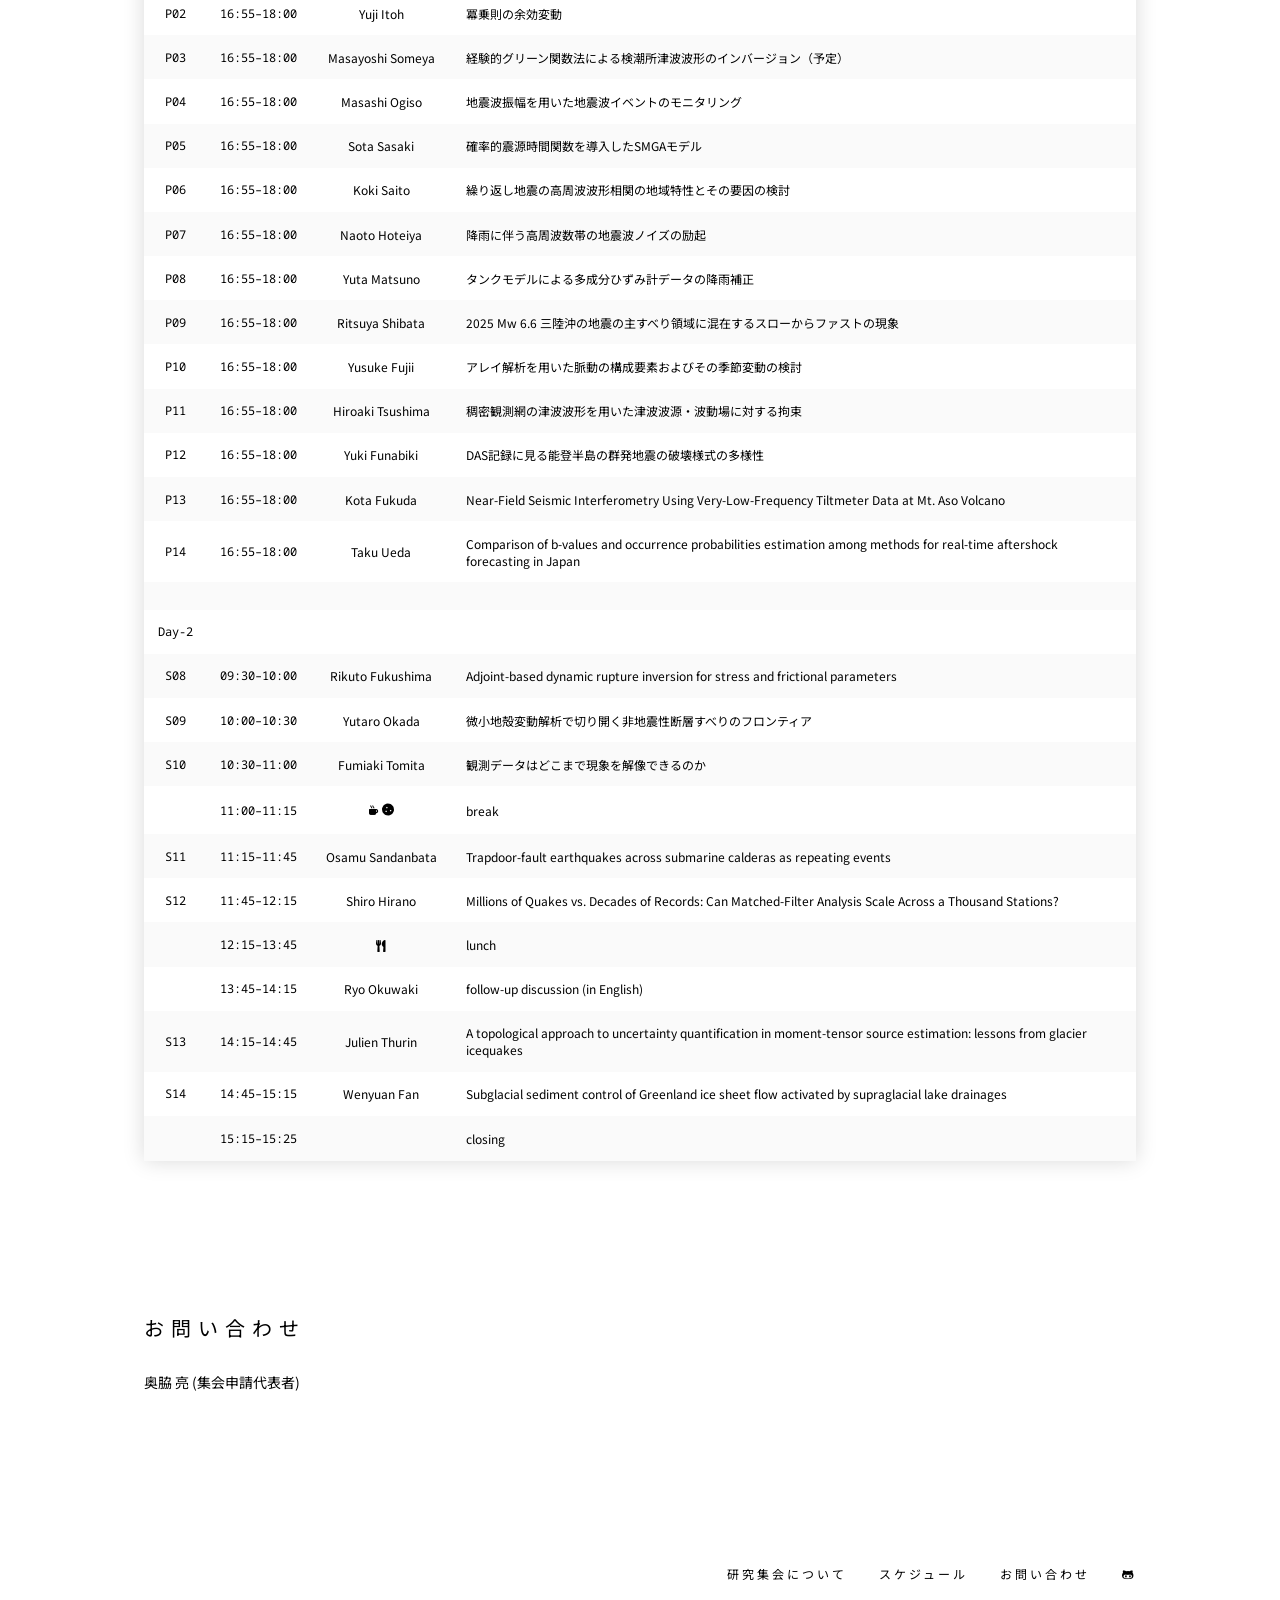
==== commit d0a13e02: "update program" ====
--- a/docs/index.html
+++ b/docs/index.html
@@ -265,6 +265,12 @@
             <td class="presentation-title">Near-Field Seismic Interferometry Using Very-Low-Frequency Tiltmeter Data at Mt. Aso Volcano</td>
           </tr>
           <tr>
+            <td class="presentation-id nowrap">P14</td>
+            <td class="presentation-time nowrap">16:55–18:00</td>
+            <td class="presentation-presenter nowrap">Taku Ueda</td>
+            <td class="presentation-title">Comparison of b-values and occurrence probabilities estimation among methods for real-time aftershock forecasting in Japan</td>
+          </tr>
+          <tr>
             <td class="presentation-id nowrap"> </td>
             <td class="presentation-time nowrap"> </td>
             <td class="presentation-presenter nowrap"> </td>
